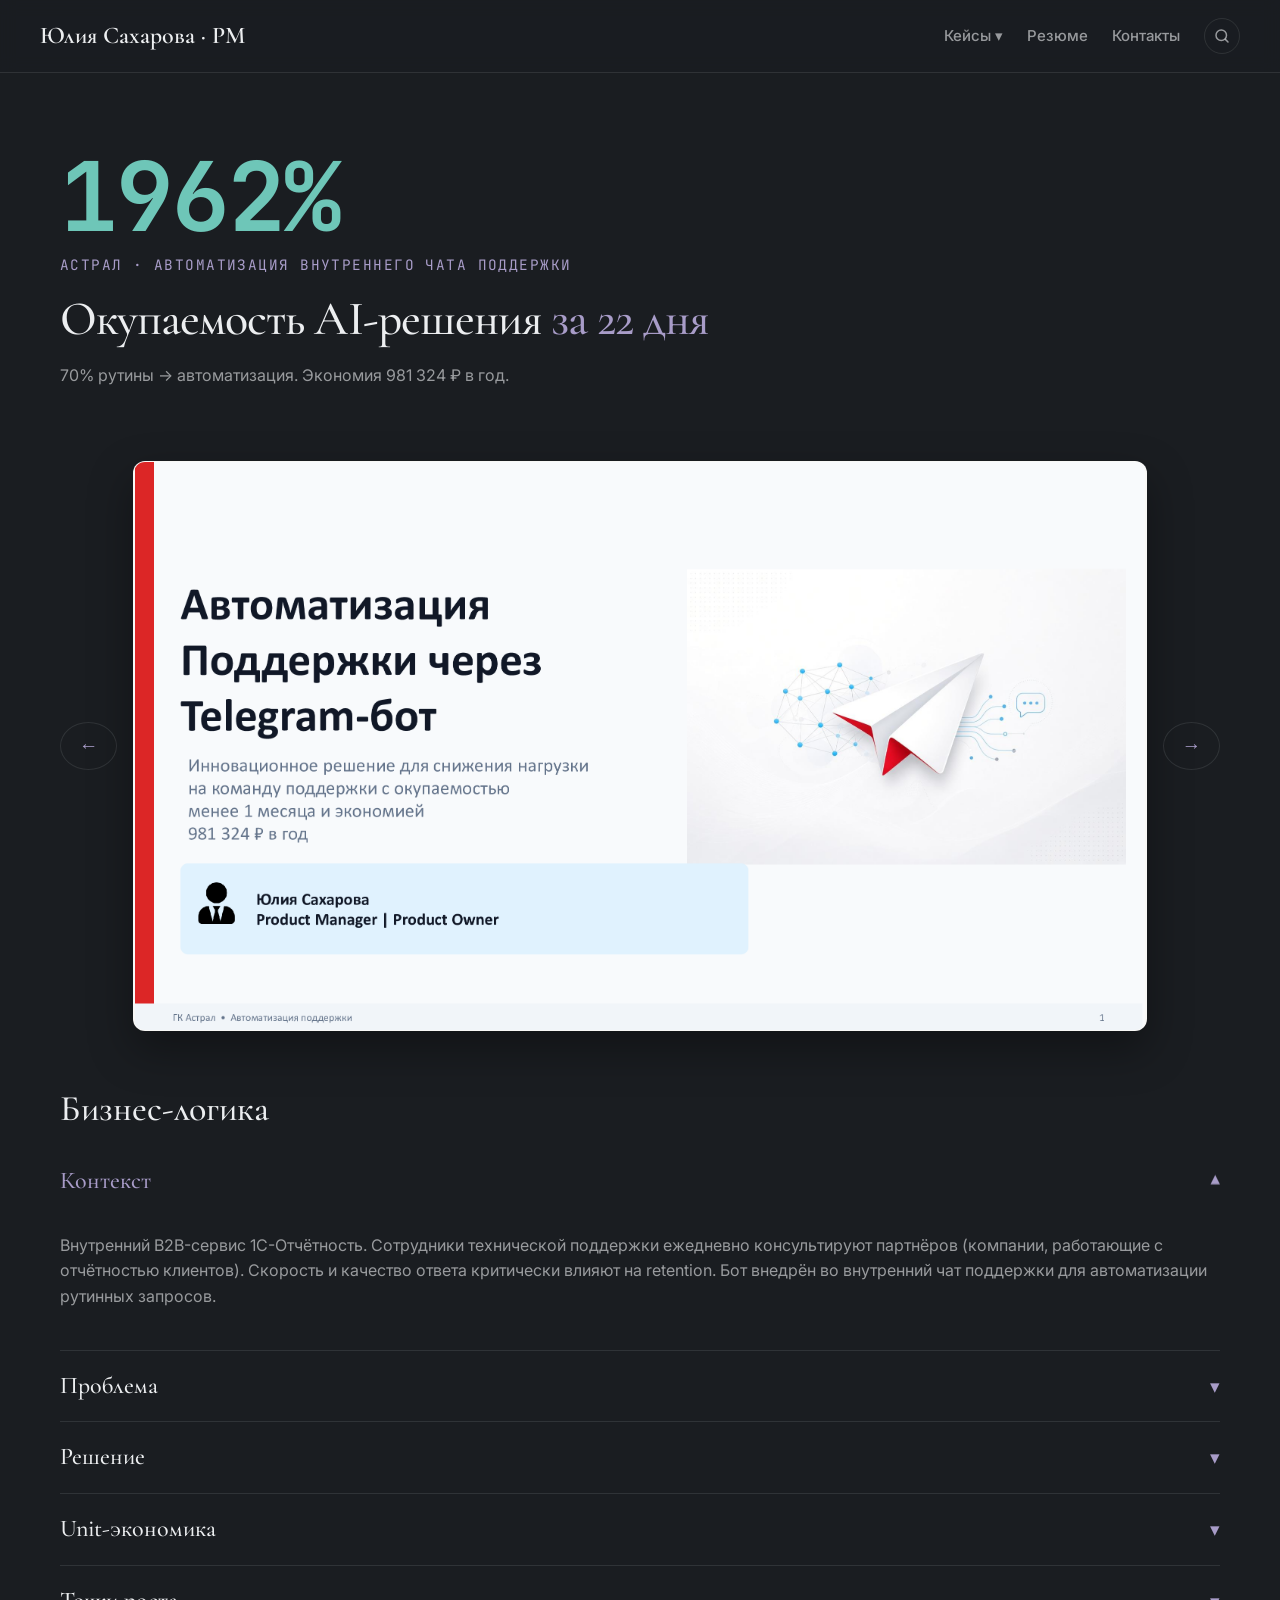
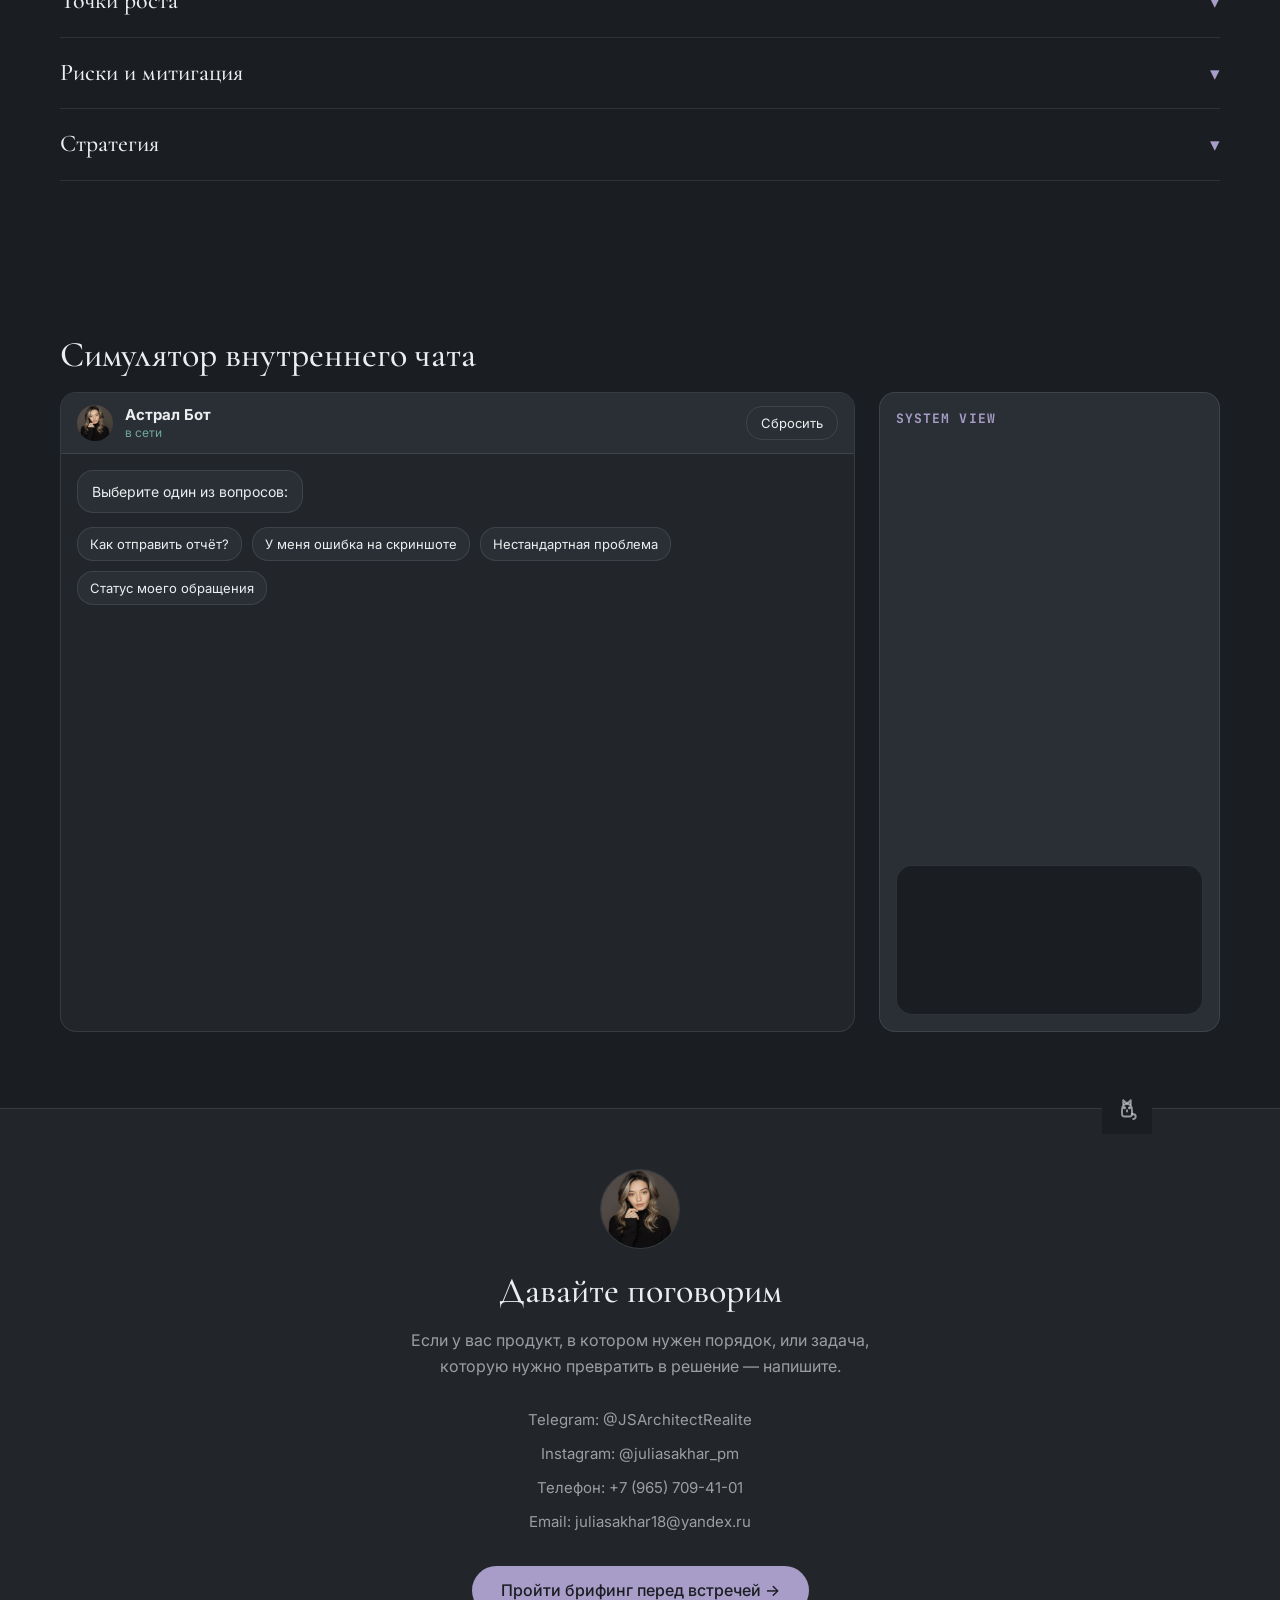
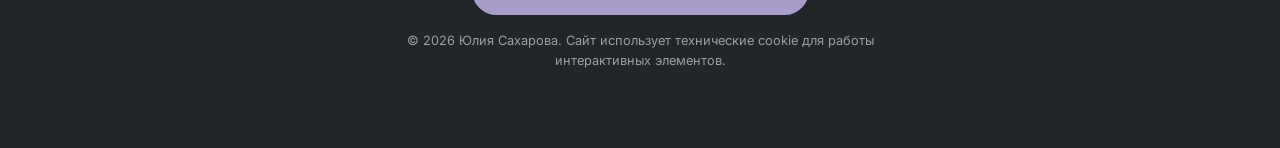
==== case-astral.html @ aecee893 "Phase 55: sitting footer cat on top border above avatar, right aligned" ====
<!DOCTYPE html>
<html lang="ru">
<head>
  <meta charset="UTF-8">
  <meta name="viewport" content="width=device-width, initial-scale=1.0">
  <title>Кейс: AI-бот в IT-поддержке (ROI 1962%)</title>
  <meta name="description" content="IT-кейс: проектирование AI-системы для B2B. Снижение нагрузки на 70%, Security by Design, интеграция с API, Data-Driven аналитика и экономия 981 324 ₽ в год.">
  <meta name="keywords" content="Астрал AI-бот, автоматизация техподдержки, AI-бот поддержка, ИИ в поддержке, ROI 1962%, окупаемость AI, юнит-экономика AI, маскирование PII, security by design, кейс внедрения ИИ, Юлия Сахарова кейс, AI support bot">
  <meta property="og:type" content="website">
  <meta property="og:locale" content="ru_RU">
  <meta property="og:title" content="Кейс: AI-бот в IT-поддержке (ROI 1962%)">
  <meta property="og:description" content="IT-кейс: проектирование AI-системы для B2B. Снижение нагрузки на 70%, Security by Design, интеграция с API, Data-Driven аналитика и экономия 981 324 ₽ в год.">
  <link rel="icon" href="favicon.svg">
  <link rel="preconnect" href="https://fonts.googleapis.com">
  <link rel="preconnect" href="https://fonts.gstatic.com" crossorigin>
  <link rel="stylesheet" href="https://fonts.googleapis.com/css2?family=Cormorant+Garamond:wght@400;500;600&family=Inter:wght@400;500;600&family=JetBrains+Mono:wght@400;700&display=swap">
  <link rel="stylesheet" href="css/styles.css?v=55.1">
  <link rel="stylesheet" href="css/case.css?v=27.1">
  <script src="js/main.js?v=53.1" defer></script>
  <script src="js/chat-simulator.js?v=27.1" defer></script>
</head>
<body>
  <header class="site-header">
    <a class="logo" href="index.html">Юлия Сахарова · PM</a>
        <nav class="site-nav">
      <div class="dropdown">
        <button class="dropdown-toggle" type="button" aria-expanded="false" aria-haspopup="true">Кейсы ▾</button>
        <div class="dropdown-menu">
          <a href="case-astral.html">Астрал</a>
          <a href="case-neirosborka.html">Нейросборка</a>
          <a href="case-storyaxis.html">StoryAxis</a>
          <a href="case-designmatrix.html">DesignMatrix</a>
        </div>
      </div>
      <a class="nav-link" href="resume.pdf" download>Резюме</a>
      <a class="nav-link" href="index.html#contacts">Контакты</a>
      <button class="search-toggle" type="button" aria-label="Поиск по сайту" title="Поиск (Ctrl+K)" data-search-open>
        <svg width="18" height="18" viewBox="0 0 24 24" fill="none" stroke="currentColor" stroke-width="2" stroke-linecap="round"><circle cx="11" cy="11" r="7"></circle><path d="m20 20-3.5-3.5"></path></svg>
      </button>
    </nav>
  </header>

  <main>
    <!-- Hero -->
    <section class="section fade-in">
      <div class="container">
        <p class="metric-big mono"><span data-counter="1962" data-counter-suffix="%">1962%</span></p>
        <div class="case-label mono" style="color: var(--accent); font-size: 0.9rem; letter-spacing: 0.1em; text-transform: uppercase; margin-bottom: 16px;">Астрал · Автоматизация внутреннего чата поддержки</div>
        <h1>Окупаемость AI-решения <em>за 22 дня</em></h1>
        <p class="text-muted hero-lead">70% рутины → автоматизация. Экономия 981 324 ₽ в год.</p>
      </div>
    </section>

    <!-- Слайдер презентации кейса (фаза 12). Логика: js/main.js -->
    <div class="container">
      <div class="case-slider-wrapper">
        <button class="slider-btn prev" aria-label="Предыдущий слайд">&larr;</button>
        <div class="case-slider" id="slider-astral">
          <img src="img/astral-01.png" class="slide active" alt="Презентация кейса Астрал, слайд 1">
          <img src="img/astral-02.png" class="slide" alt="Презентация кейса Астрал, слайд 2" loading="lazy">
          <img src="img/astral-03.png" class="slide" alt="Презентация кейса Астрал, слайд 3" loading="lazy">
          <img src="img/astral-04.png" class="slide" alt="Презентация кейса Астрал, слайд 4" loading="lazy">
          <img src="img/astral-05.png" class="slide" alt="Презентация кейса Астрал, слайд 5" loading="lazy">
          <img src="img/astral-06.png" class="slide" alt="Презентация кейса Астрал, слайд 6" loading="lazy">
          <img src="img/astral-07.png" class="slide" alt="Презентация кейса Астрал, слайд 7" loading="lazy">
          <img src="img/astral-08.png" class="slide" alt="Презентация кейса Астрал, слайд 8" loading="lazy">
          <img src="img/astral-09.png" class="slide" alt="Презентация кейса Астрал, слайд 9" loading="lazy">
        </div>
        <button class="slider-btn next" aria-label="Следующий слайд">&rarr;</button>
      </div>
    </div>

    <!-- Бизнес-логика -->
    <section class="section logic">
      <div class="container">
        <h2>Бизнес-логика</h2>

        <details class="logic-accordion" open>
          <summary class="logic-summary">
            <h3>Контекст</h3> <span class="arrow">▾</span>
          </summary>
          <div class="logic-content">
          <p class="text-muted">Внутренний B2B-сервис 1С-Отчётность. Сотрудники технической поддержки ежедневно консультируют партнёров (компании, работающие с отчётностью клиентов). Скорость и качество ответа критически влияют на retention. Бот внедрён во внутренний чат поддержки для автоматизации рутинных запросов.</p>

          </div>
        </details>
        <details class="logic-accordion">
          <summary class="logic-summary">
            <h3>Проблема</h3> <span class="arrow">▾</span>
          </summary>
          <div class="logic-content">
          <ul class="text-muted">
            <li>70% запросов — рутина (15 минут на тикет)</li>
            <li>Один сотрудник тратит 24 часа в неделю на повторяющиеся вопросы</li>
            <li>Масштабирование команды = непропорциональный рост ФОТ</li>
            <li>Эксперты выгорали → текучка → потеря компетенций → ещё больше нагрузка</li>
          </ul>

          </div>
        </details>
        <details class="logic-accordion">
          <summary class="logic-summary">
            <h3>Решение</h3> <span class="arrow">▾</span>
          </summary>
          <div class="logic-content">
          <p class="text-muted">Инициировала проект AI-бота во внутреннем техническом чате. Сама посчитала unit-экономику и защитила бюджет 60 000 ₽.</p>
          <p class="text-muted">Логика работы: сотрудник пишет вопрос по сервису 1С-Отчётность → бот отвечает, если знает решение → если не знает или уверенность низкая — зовёт эксперта через @mention → когда эксперт отвечает, бот логирует информацию для дообучения и статистики.</p>
          <p class="text-muted">Спроектировала систему с адаптивным порогом уверенности, кэшированием и GDPR-протоколами. Заложила панель статистики для дообучения команды: система показывает темы с высоким процентом эскалаций (например, 40% по платежам) — это основа для точечного обучения. Бот дообучается на разобранных кейсах.</p>
          <p class="text-muted">Спроектировала архитектуру с учетом Security by Design: маскирование PII-данных перед отправкой в LLM, кэширование ответов (снижение затрат на API на 30%) и протоколы автоудаления скриншотов. Защитила бюджет и минимизировала репутационные риски компании.</p>

          </div>
        </details>
        <details class="logic-accordion">
          <summary class="logic-summary">
            <h3>Unit-экономика</h3> <span class="arrow">▾</span>
          </summary>
          <div class="logic-content">
          <div class="metrics-accordion">
            <details class="metric-details">
            <summary class="metric-summary">
              <span class="metric-value">981 324 ₽</span> — Годовая экономия <span class="arrow">▸</span>
            </summary>
            <div class="metric-text">
              <p>Сумма, которую компания сэкономит за год на ФОТ и операционных расходах.</p>
            </div>
          </details>
            <details class="metric-details">
            <summary class="metric-summary">
              <span class="metric-value">1962%</span> — ROI первого года <span class="arrow">▸</span>
            </summary>
            <div class="metric-text">
              <p>Отношение годовой экономии к затратам на проект. На каждый вложенный рубль приходится почти 20 рублей отдачи.</p>
            </div>
          </details>
            <details class="metric-details">
            <summary class="metric-summary">
              <span class="metric-value">22 дня</span> — Окупаемость <span class="arrow">▸</span>
            </summary>
            <div class="metric-text">
              <p>Срок, за который экономия полностью покрывает бюджет разработки — 60 000 ₽.</p>
            </div>
          </details>
            <details class="metric-details">
            <summary class="metric-summary">
              <span class="metric-value">3 200 000 ₽</span> — Избегаемые затраты vs традиционная разработка <span class="arrow">▸</span>
            </summary>
            <div class="metric-text">
              <p>Стоимость разработки аналогичного решения традиционным способом, которой удалось избежать.</p>
            </div>
          </details>
          </div>

          </div>
        </details>
        <details class="logic-accordion">
          <summary class="logic-summary">
            <h3>Точки роста</h3> <span class="arrow">▾</span>
          </summary>
          <div class="logic-content">
          <ol class="text-muted">
            <li>Расширение на другие продукты ГК Астрал</li>
            <li>Обучение бота на эскалированных кейсах → снижение порога эскалации</li>
            <li>Панель статистики → целевое дообучение команды</li>
            <li>Экспорт решения как SaaS для других сервисов 1С-экосистемы</li>
          </ol>

          </div>
        </details>
        <details class="logic-accordion">
          <summary class="logic-summary">
            <h3>Риски и митигация</h3> <span class="arrow">▾</span>
          </summary>
          <div class="logic-content">
          <div class="risks-table">
            <table>
              <thead>
                <tr><th scope="col">Риск</th><th scope="col">Митигация</th></tr>
              </thead>
              <tbody>
                <tr><td>Падение точности AI</td><td>Автооткат при &lt;70%, тикет в Jira, переобучение</td></tr>
                <tr><td>Утечка данных партнёров</td><td>GDPR: скриншоты удаляются через 24ч, эталоны — 30 дней зашифрованно</td></tr>
                <tr><td>Зависимость от внешних API</td><td>Локальный кэш + fallback на базу знаний</td></tr>
                <tr><td>Сопротивление команды</td><td>Позиционирование: AI забирает рутину, эксперты — на сложные кейсы</td></tr>
              </tbody>
            </table>
          </div>

          </div>
        </details>
        <details class="logic-accordion">
          <summary class="logic-summary">
            <h3>Стратегия</h3> <span class="arrow">▾</span>
          </summary>
          <div class="logic-content">
          <p class="case-quote">RFC-процесс развития. Все изменения документируются. Система растёт вместе с командой, модель дообучается ежемесячно на новых кейсах.</p>
          </div>
        </details>
      </div>
    </section>

    <!-- Симулятор внутреннего чата (интерактив: js/chat-simulator.js) -->
    <section class="section fade-in">
      <div class="container">
        <h2>Симулятор внутреннего чата</h2>
        <div class="chat-sim" id="chat-simulator">
          <div class="chat-panel">
            <div class="chat-header">
              <img src="img/avatar.png" alt="Юлия Сахарова" class="chat-avatar rounded-full" width="36" height="36">
              <div class="chat-name">
                <strong>Астрал Бот</strong>
                <span class="chat-status">в сети</span>
              </div>
              <button type="button" class="chat-reset">Сбросить</button>
            </div>
            <div class="chat-feed" id="chat-feed" aria-live="polite">
              <article class="msg msg--bot">
                <div class="msg-bubble">Выберите один из вопросов:</div>
              </article>
              <div class="chat-actions">
                <button type="button" class="chat-action" data-scenario="0">Как отправить отчёт?</button>
                <button type="button" class="chat-action" data-scenario="1">У меня ошибка на скриншоте</button>
                <button type="button" class="chat-action" data-scenario="2">Нестандартная проблема</button>
                <button type="button" class="chat-action" data-scenario="3">Статус моего обращения</button>
              </div>
            </div>
          </div>
          <aside class="system-view" aria-label="SYSTEM VIEW">
            <p class="sv-title">SYSTEM VIEW</p>
            <div class="sv-step" id="sv-ocr">
              <p class="sv-label">OCR-анализ</p>
              <div class="progress"><div class="progress-fill" id="sv-ocr-fill"></div></div>
              <p class="sv-note" id="sv-ocr-note"></p>
            </div>
            <div class="sv-step" id="sv-search">
              <p class="sv-label">Поиск по базе знаний</p>
              <p class="sv-note" id="sv-search-note"></p>
            </div>
            <div class="sv-step" id="sv-confidence">
              <p class="sv-label">Confidence</p>
              <div class="progress"><div class="progress-fill" id="sv-conf-fill"></div></div>
              <p class="sv-note" id="sv-conf-note"></p>
            </div>
            <div class="sv-step" id="sv-decision">
              <p class="sv-label">Решение</p>
              <p class="sv-note" id="sv-decision-note"></p>
            </div>
            <div class="sv-log" id="sv-log" aria-live="polite"></div>
          </aside>
        </div>
      </div>
    </section>
  </main>

  <footer class="site-footer" id="contacts">
    <svg class="footer-cat-sitting" width="50" height="50" viewBox="0 0 24 24" fill="none" stroke="currentColor" stroke-width="1.5" stroke-linecap="round" stroke-linejoin="round">
      <path d="M12 8c-2.5 0-4 2-4 5v3c0 1.5 1 2 2 2h4c1 0 2-.5 2-2v-3c0-3-1.5-5-4-5z"/>
      <path d="M9 8V5l2 2h2l2-2v3"/>
      <path class="cat-tail" d="M16 16c2 0 3 1 3 2s-1 2-2 2"/>
      <circle cx="10" cy="11" r="0.5" fill="currentColor"/>
      <circle cx="14" cy="11" r="0.5" fill="currentColor"/>
      <path d="M12 13v1"/>
    </svg>    <img class="avatar rounded-full" src="img/avatar.png" alt="Юлия Сахарова" width="80" height="80" loading="lazy">
    <h2>Давайте поговорим</h2>
    <p>Если у вас продукт, в котором нужен порядок, или задача, которую нужно превратить в решение — напишите.</p>
    <ul class="contacts">
      <li><a href="https://t.me/JSArchitectRealite" target="_blank" rel="noopener noreferrer">Telegram: @JSArchitectRealite</a></li>
      <li><a href="https://instagram.com/juliasakhar_pm">Instagram: @juliasakhar_pm</a></li>
      <li><a href="tel:+79657094101">Телефон: +7 (965) 709-41-01</a></li>
      <li><a href="mailto:juliasakhar18@yandex.ru">Email: juliasakhar18@yandex.ru</a></li>
    </ul>
    <a class="btn btn--primary" href="case-storyaxis.html#briefing">Пройти брифинг перед встречей →</a>
    <p class="text-muted" style="font-size: 0.8rem; margin-top: 16px;">© 2026 Юлия Сахарова. Сайт использует технические cookie для работы интерактивных элементов.</p>
  </footer>
  <div class="search-modal" id="search-modal" aria-hidden="true">
    <div class="search-modal-backdrop" data-search-close></div>
    <div class="search-dialog" role="dialog" aria-modal="true" aria-label="Поиск по сайту">
      <input type="search" id="search-input" placeholder="Поиск по сайту…" autocomplete="off">
      <ul class="search-results" id="search-results"></ul>
      <p class="search-hint mono">Esc — закрыть · Ctrl/Cmd + K — открыть</p>
    </div>
  </div>
</body>
</html>
---- css/styles.css ----
/* ============================================================
   yuliia-site — базовые стили (фаза 2)
   Дизайн-система: spec/01-design.md · переменные: spec/TECH.md
   Стили отдельных страниц — в css/case.css, css/neon.css и т.д.
   ============================================================ */

/* --- Переменные (фаза 13: Tech-Luxury) --- */
:root {
  --bg: #1A1D21;
  --card: #22262B;
  --elevated: #2A2F35;
  --text: #ECEEF0;
  --text-muted: rgba(236, 238, 240, 0.6);
  --text-dim: rgba(236, 238, 240, 0.4);
  --border: rgba(236, 238, 240, 0.1);
  --accent: #A89CC8;
  --accent-hover: #BEB3DB;
  --metric: #6EC6B8;
  --success: #6FA89A;
  --error: #C4756B;
  --radius: 16px;
  --radius-sm: 8px;

  /* Совместимость с разметкой прошлых фаз (чат, визард, 3D-панели) */
  --gold: var(--accent);
  --gold-hover: var(--accent-hover);

  --font-heading: 'Cormorant Garamond', serif;
  --font-body: 'Inter', sans-serif;
  --font-mono: 'JetBrains Mono', monospace;
}

/* --- База --- */
*, *::before, *::after { box-sizing: border-box; }

body {
  margin: 0;
  font-family: var(--font-body);
  font-size: 16px;
  background-color: var(--bg);
  color: var(--text);
  line-height: 1.6;
}

html { scroll-behavior: smooth; }

img { max-width: 100%; height: auto; }

/* --- Заголовки (mobile-first) --- */
h1, h2, h3, h4 {
  margin: 0 0 16px;
  font-family: var(--font-heading);
  font-weight: 500;
  line-height: 1.2;
  color: var(--text);
}

/* Акценты: только цвет и вес, без курсива и подчёркивания */
em, i {
  color: var(--accent);
  font-style: normal;
  font-weight: 500;
}
h1 { font-size: clamp(2rem, 4vw, 3rem); line-height: 1.15; letter-spacing: -0.02em; }
h2 { font-size: clamp(1.5rem, 3vw, 2.25rem); }
h3 { font-size: 22px; }
h4 { font-size: 18px; }

p { font-size: 1rem; line-height: 1.6; }

@media (min-width: 768px) {
  h3 { font-size: 28px; }
  h4 { font-size: 22px; }
}

/* --- Ссылки --- */
a {
  color: var(--text);
  text-decoration: none;
  transition: color 0.2s ease;
}
a:hover { color: var(--accent); }

/* --- Контейнеры и секции --- */
.container {
  max-width: 1200px;
  margin: 0 auto;
  padding: 0 20px;
}

.section { padding: 48px 0; }

/* --- Фаза 12: пустота под цифрами hero — блок логики идёт сразу (30–40px) --- */
main > .section:first-child { padding-bottom: 16px; }

/* --- Кнопки --- */
.btn {
  display: inline-block;
  padding: 14px 28px;
  font-family: var(--font-body);
  font-size: 16px;
  font-weight: 500;
  line-height: 1.2;
  color: var(--text);
  background-color: transparent;
  border: 1px solid transparent;
  border-radius: 30px;
  cursor: pointer;
  transition: background-color 0.2s ease, border-color 0.2s ease,
              color 0.2s ease, transform 0.2s ease-out, box-shadow 0.2s ease;
}
.btn:focus-visible { outline: 2px solid var(--accent); outline-offset: 2px; }

/* Основная кнопка: лаванда. .btn--gold — алиас прошлых фаз */
.btn--primary,
.btn--gold {
  background-color: var(--accent);
  color: #1A1D21;
}
.btn--primary:hover,
.btn--gold:hover {
  background-color: var(--accent-hover);
  color: #1A1D21;
  transform: translateY(-1px);
  box-shadow: 0 6px 18px rgba(168, 156, 200, 0.25);
}

/* Контурная кнопка */
.btn--outline {
  background-color: transparent;
  border-color: rgba(236, 238, 240, 0.3);
  color: var(--text);
}
.btn--outline:hover {
  background-color: rgba(168, 156, 200, 0.1);
  border-color: var(--accent);
  color: var(--text);
  transform: translateY(-1px);
}

/* --- Карточка --- */
.card {
  background-color: var(--card);
  border: 1px solid var(--border);
  border-radius: var(--radius);
  padding: 24px;
  transition: transform 0.4s cubic-bezier(0.16, 1, 0.3, 1),
              box-shadow 0.4s cubic-bezier(0.16, 1, 0.3, 1),
              border-color 0.4s ease,
              background-color 0.4s ease;
}

/* --- Сетки (mobile → 1 колонка) --- */
.grid-2, .grid-3, .grid-4 {
  display: grid;
  grid-template-columns: 1fr;
  gap: 16px;
}

@media (min-width: 768px) {
  .section { padding: 76px 0; }
  main > .section:first-child { padding-bottom: 16px; }
  .grid-2, .grid-3, .grid-4 { gap: 24px; }
  .grid-2 { grid-template-columns: repeat(2, 1fr); }
  .grid-3 { grid-template-columns: repeat(3, 1fr); }
  .grid-4 { grid-template-columns: repeat(4, 1fr); }

  /* Подход: 5 карточек — 2 колонки, последняя по центру */
  .grid-4.approach-grid { grid-template-columns: repeat(2, minmax(0, 1fr)); }
  .approach-grid > .card:nth-child(5) {
    grid-column: 1 / -1;
    width: calc(50% - 12px);
    justify-self: center;
  }
}

@media (min-width: 1024px) {
  /* Подход: 5 карточек — 3 сверху, 2 по центру снизу */
  .grid-4.approach-grid { grid-template-columns: repeat(6, minmax(0, 1fr)); }
  .approach-grid > .card { grid-column: span 2; }
  .approach-grid > .card:nth-child(4) { grid-column: 2 / span 2; }
  .approach-grid > .card:nth-child(5) {
    grid-column: 4 / span 2;
    width: auto;
    justify-self: stretch;
  }
}

/* --- Анимации --- */
@keyframes fade-in-up {
  from { opacity: 0; transform: translateY(20px); }
  to   { opacity: 1; transform: translateY(0); }
}

.fade-in { opacity: 0; }
.fade-in.visible { animation: fade-in-up 0.6s ease-out forwards; }

/* --- Моноширинный текст (цифры и метрики) --- */
/* Фаза 13: все цифры/метрики — мятный циан, JetBrains Mono */
.mono,
.metric-big,
.stat-value,
[data-counter] {
  color: var(--metric);
  font-family: var(--font-mono);
}

/* Служебные утилиты скругления (фаза 15) */
.rounded-2xl { border-radius: var(--radius); }
.rounded-full { border-radius: 9999px; }

/* ============================================================
   Шапка
   ============================================================ */
.site-header {
  position: sticky;
  top: 0;
  z-index: 100;
  display: flex;
  flex-wrap: wrap;
  align-items: center;
  justify-content: space-between;
  gap: 8px 24px;
  padding: 14px 20px;
  background-color: rgba(26, 29, 33, 0.85);
  -webkit-backdrop-filter: blur(8px);
  backdrop-filter: blur(8px);
  border-bottom: 1px solid var(--border);
}

.logo {
  font-family: var(--font-heading);
  font-size: 24px;
  font-weight: 600;
  line-height: 1.2;
  color: var(--text);
}

.site-nav {
  display: flex;
  flex-wrap: wrap;
  gap: 8px 24px;
}

.site-nav a {
  font-size: 15px;
  font-weight: 500;
  color: var(--text-muted);
}

.site-nav a:hover { color: var(--accent); }

/* Фаза 16: выпадающее меню «Кейсы» */
.site-nav { align-items: center; }

.dropdown { position: relative; }

.dropdown-toggle {
  padding: 0;
  font-family: var(--font-body);
  font-size: 15px;
  font-weight: 500;
  line-height: inherit;
  color: var(--text-muted);
  background: none;
  border: 0;
  cursor: pointer;
  transition: color 0.2s ease;
}

.dropdown-toggle:hover,
.dropdown-toggle[aria-expanded="true"] { color: var(--accent); }

.dropdown-menu {
  display: none;
  position: absolute;
  top: calc(100% + 12px);
  left: 0;
  z-index: 110;
  min-width: 200px;
  padding: 8px 0;
  background: var(--card);
  border: 1px solid var(--border);
  border-radius: 8px;
  box-shadow: 0 16px 40px rgba(0, 0, 0, 0.4);
}

.dropdown-menu.show { display: block; }

.dropdown-menu a {
  display: block;
  padding: 10px 20px;
  font-size: 15px;
  color: var(--text);
  text-decoration: none;
  white-space: nowrap;
}

.dropdown-menu a:hover {
  background: var(--elevated);
  color: var(--accent);
}

@media (max-width: 767px) {
  .site-nav { gap: 8px 20px; }
}

@media (min-width: 768px) {
  .site-header { padding: 18px 40px; }
}

/* ============================================================
   Футер
   ============================================================ */
.site-footer {
  position: relative;
  background-color: var(--card);
  border-top: 1px solid var(--border);
  padding: 60px 20px 48px;
  text-align: center;
}

.site-footer .avatar {
  display: block;
  width: 80px;
  height: 80px;
  margin: 0 auto 20px;
  border-radius: 50%;
  border: 1px solid var(--border);
}

.site-footer p {
  max-width: 520px;
  margin: 0 auto 28px;
  color: var(--text-muted);
}

.contacts {
  display: flex;
  flex-direction: column;
  align-items: center;
  gap: 10px;
  list-style: none;
  margin: 0 0 32px;
  padding: 0;
  font-size: 15px;
}

.contacts a { color: var(--text-muted); }
.contacts a:hover { color: var(--accent); }

/* ============================================================
   Утилиты
   ============================================================ */
.text-muted { color: var(--text-muted); }
.text-gold { color: var(--accent); }
.text-center { text-align: center; }

.mt-1 { margin-top: 8px; }
.mt-2 { margin-top: 16px; }
.mt-3 { margin-top: 24px; }
.mt-4 { margin-top: 48px; }

.mb-1 { margin-bottom: 8px; }
.mb-2 { margin-bottom: 16px; }
.mb-3 { margin-bottom: 24px; }
.mb-4 { margin-bottom: 48px; }

/* ============================================================
   index.html · фаза 3
   ============================================================ */

/* Hero */
.hero-grid {
  display: grid;
  grid-template-columns: 1fr;
  gap: 32px;
  align-items: center;
}

.hero-media { order: -1; } /* мобильный: портрет сверху */

.hero-media img {
  display: block;
  width: 100%;
  height: auto;
  border: 1px solid var(--border);
  border-radius: 16px;
}

.hero-lead { max-width: 680px; }

/* Комфортная длина строки для читаемых абзацев (фаза 49) */
.about-text p { max-width: 700px; }

/* Фаза 16: имя, должность и слоган */
.hero-text h1 {
  font-size: clamp(2rem, 4vw, 3rem);
  line-height: 1.15;
  letter-spacing: -0.02em;
  margin-bottom: 24px;
}

.hero-subtitle {
  font-family: var(--font-heading);
  font-size: 1.2rem;
  line-height: 1.3;
  color: var(--accent);
  margin: 8px 0 20px;
}

.hero-slogan {
  font-family: var(--font-heading);
  font-size: 1.35rem;
  line-height: 1.35;
  color: var(--text);
  margin: 0 0 16px;
}

/* Фаза 20: акцент без курсива и подчёркивания */
.text-accent {
  color: var(--accent);
  font-style: normal;
  font-weight: 500;
}

.hero-stats {
  display: grid;
  grid-template-columns: repeat(2, 1fr);
  gap: 16px 24px;
  margin: 28px 0 32px;
}

.stat-value {
  display: block;
  font-size: 26px;
  font-weight: 700;
  color: var(--metric);
  white-space: nowrap;
}

.stat-label {
  display: block;
  font-size: 14px;
  color: var(--text-dim);
}

.hero-actions {
  display: flex;
  flex-wrap: wrap;
  gap: 12px;
}

@media (min-width: 768px) {
  .hero-grid { grid-template-columns: 1.05fr 0.95fr; }
  .hero-media { order: 0; }
  .hero-stats { grid-template-columns: repeat(4, 1fr); }
  .stat-value { font-size: 32px; }
}

/* Обо мне */
.about-grid {
  display: grid;
  grid-template-columns: 1fr;
  gap: 32px;
  align-items: center;
}

.about-media img {
  display: block;
  width: 100%;
  height: auto;
  border: 1px solid var(--border);
  border-radius: 16px;
}

.about-actions {
  display: flex;
  flex-wrap: wrap;
  gap: 12px;
  margin-top: 24px;
}

@media (min-width: 768px) {
  .about-grid { grid-template-columns: 0.9fr 1.1fr; }
}

/* Карточки (Подход, Кейсы) */
.card h3 {
  font-size: 20px;
  line-height: 1.25;
  margin-bottom: 10px;
}

.card > p:last-child { margin-bottom: 0; }

@media (min-width: 768px) {
  .card h3 { font-size: 22px; }
}

/* Кейсы */
#cases { scroll-margin-top: 96px; }

.case-card {
  display: block;
  height: 100%;
  position: relative;
  padding: 20px 22px;
  transform-style: preserve-3d;
  will-change: transform;
  transition: transform 0.4s cubic-bezier(0.16, 1, 0.3, 1),
              box-shadow 0.4s cubic-bezier(0.16, 1, 0.3, 1),
              border-color 0.4s ease,
              background-color 0.4s ease;
}

/* Единый hover для всех карточек: кейсы + «Подход» (фаза 33) */
@media (hover: hover) {
  .case-card:hover,
  .card:hover {
    transform: translateY(-8px) scale(1.02) !important;
    background-color: var(--elevated) !important;
    border-color: var(--metric) !important;
    box-shadow: 0 20px 40px rgba(0, 0, 0, 0.5),
                0 0 24px rgba(110, 198, 184, 0.2) !important;
    z-index: 10;
  }

  /* Заголовок при hover — лавандовый (фаза 34), текст p не меняется */
  .case-card:hover h3,
  .card:hover h3 {
    color: var(--accent) !important;
    transition: color 0.3s ease;
  }
}

.case-card .read-more {
  display: inline-block;
  margin-top: 12px;
  font-size: 0.9rem;
  color: var(--text-muted);
  transition: color 0.3s, transform 0.3s;
}

.case-card:hover .read-more {
  color: var(--metric);
  transform: translateX(5px);
}

.case-metric {
  margin: 0 0 10px;
  font-size: 15px;
  color: var(--metric);
}

.case-desc { margin: 0; }

/* Фаза 13: цитата-вывод внизу кейса */
.case-quote {
  margin: 32px 0 0;
  padding: 20px 24px;
  background: var(--elevated);
  border-left: 3px solid var(--accent);
  border-radius: var(--radius-sm);
  font-family: var(--font-heading);
  font-style: italic;
  font-size: 21px;
  line-height: 1.45;
  color: var(--accent);
}

.case-quote ul,
.case-quote ol {
  margin: 0;
  padding-left: 20px;
}

.case-quote li { margin-bottom: 6px; }
.case-quote li:last-child { margin-bottom: 0; }

/* --- Фаза 36: навыки и инструменты (вертикальный список) --- */
.skills-list {
  display: flex;
  flex-direction: column;
  gap: 28px;
  margin-top: 32px;
  max-width: 900px;
}

.skill-category {
  display: flex;
  flex-direction: column;
  gap: 12px;
}

.skill-category h3 {
  font-family: var(--font-mono);
  font-size: 0.85rem;
  font-weight: 500;
  color: var(--text-muted);
  text-transform: uppercase;
  letter-spacing: 0.1em;
  margin: 0;
}

.skill-tags {
  display: flex;
  flex-wrap: wrap;
  gap: 8px;
}

.skill-tag {
  font-family: var(--font-mono);
  font-size: 0.85rem;
  color: var(--text);
  background: var(--card);
  border: 1px solid var(--border);
  padding: 6px 16px;
  border-radius: 20px;
  transition: background-color 0.3s ease, border-color 0.3s ease, color 0.3s ease;
  cursor: default;
}

@media (hover: hover) {
  .skill-tag:hover {
    background: var(--elevated);
    border-color: rgba(236, 238, 240, 0.3);
    color: #FFFFFF;
  }
}
/* --- Фаза 42: видимый блок FAQ --- */
.faq-list {
  display: flex;
  flex-direction: column;
  gap: 24px;
  margin-top: 32px;
}

.faq-item {
  border-bottom: 1px solid var(--border);
  padding-bottom: 16px;
}

.faq-item:last-child { border-bottom: 0; padding-bottom: 0; }

.faq-item h3 {
  font-size: 20px;
  color: var(--accent);
  margin-bottom: 8px;
}

.faq-item p {
  color: var(--text-muted);
  margin: 0;
}
/* --- Фаза 45: визуально скрытый контент для SEO (screen-reader only) --- */
.seo-hidden {
  position: absolute !important;
  width: 1px !important;
  height: 1px !important;
  padding: 0 !important;
  margin: -1px !important;
  overflow: hidden !important;
  clip: rect(0, 0, 0, 0) !important;
  white-space: nowrap !important;
  border: 0 !important;
}
/* --- Фаза 53: кнопка "как я думаю", котик, поиск --- */
.btn-metric:hover {
  background: var(--metric) !important;
  color: #1A1D21 !important;
}

/* Фаза 55: котик сидит на линии border-top над аватаром, прижат к правому краю */
.footer-cat-sitting {
  position: absolute;
  right: 10%;
  top: -25px;
  color: var(--text-muted);
  background-color: var(--bg);
  padding: 0 10px;
  cursor: pointer;
  transition: color 0.4s ease, transform 0.4s ease;
  animation: catColorPulse 4s infinite alternate, catFloat 3s ease-in-out infinite;
  z-index: 10;
}

.footer-cat-sitting:hover {
  color: var(--metric);
  transform: scale(1.2) translateY(-5px);
  animation-play-state: paused;
}

.cat-tail { transform-origin: 16px 18px; animation: catWag 1.5s infinite ease-in-out; }
@keyframes catWag { 0%, 100% { transform: rotate(0deg); } 50% { transform: rotate(20deg); } }
@keyframes catColorPulse { 0% { color: var(--text-muted); } 100% { color: var(--accent); } }
@keyframes catFloat { 0%, 100% { transform: translateY(0); } 50% { transform: translateY(-4px); } }

@media (max-width: 768px) {
  .footer-cat-sitting {
    right: 20px;
    top: -20px;
    width: 40px;
    height: 40px;
  }
}

.search-toggle {
  display: inline-flex;
  align-items: center;
  justify-content: center;
  width: 36px;
  height: 36px;
  padding: 0;
  color: var(--text-muted);
  background: transparent;
  border: 1px solid var(--border);
  border-radius: 50%;
  cursor: pointer;
  transition: color 0.2s ease, border-color 0.2s ease, background-color 0.2s ease;
}
.search-toggle:hover { color: var(--metric); border-color: var(--metric); }

.search-modal { position: fixed; inset: 0; z-index: 1000; display: none; }
.search-modal.open { display: block; }
.search-modal-backdrop {
  position: absolute;
  inset: 0;
  background: rgba(0, 0, 0, 0.6);
  backdrop-filter: blur(4px);
}
.search-dialog {
  position: relative;
  max-width: 640px;
  margin: 12vh auto 0;
  padding: 16px;
  background: var(--elevated);
  border: 1px solid var(--border);
  border-radius: 16px;
  box-shadow: 0 24px 60px rgba(0, 0, 0, 0.5);
}
#search-input {
  width: 100%;
  padding: 14px 16px;
  font-family: var(--font-body);
  font-size: 1rem;
  color: var(--text);
  background: var(--bg);
  border: 1px solid var(--border);
  border-radius: 10px;
  outline: none;
}
#search-input:focus { border-color: var(--metric); }
.search-results { list-style: none; margin: 12px 0 0; padding: 0; max-height: 50vh; overflow: auto; }
.search-results a { display: block; padding: 12px 14px; border-radius: 8px; color: var(--text); }
.search-results a:hover, .search-results a.active { background: var(--card); color: var(--metric); }
.search-empty { padding: 12px 14px; color: var(--text-muted); font-size: 0.9rem; }
.search-hint { margin: 12px 0 0; font-size: 0.75rem; color: var(--text-dim); text-align: center; }

@media (max-width: 768px) {
  .search-dialog { margin: 8vh 16px 0; }
}
---- css/case.css ----
/* ============================================================
   case.css — стили страниц кейсов (spec/TECH.md)
   Общие для кейсов правила добавлять сюда; особенные
   для одной страницы — отдельные css-файлы.
   ============================================================ */

/* astral */

/* Большая метрика в hero */
.metric-big {
  margin: 0 0 8px;
  font-size: 64px;
  font-weight: 700;
  line-height: 1;
  color: var(--metric);
  letter-spacing: -0.02em;
}

@media (min-width: 768px) {
  .metric-big { font-size: 96px; }
}

/* Блок бизнес-логики */
.logic h3 {
  font-size: 22px;
  margin: 40px 0 16px;
}

@media (min-width: 768px) {
  .logic h3 { font-size: 26px; }
}

.logic ul,
.logic ol {
  margin: 0;
  padding-left: 20px;
}

.logic li { margin-bottom: 8px; }

/* Фаза 12: hero → логика без лишней пустоты (30–40px суммарно) */
.logic { padding-top: 16px; }

.logic .stat-value { margin-bottom: 4px; }

/* Таблица рисков: на мобильном — горизонтальный скролл */
.risks-table {
  overflow-x: auto;
  -webkit-overflow-scrolling: touch;
}

.risks-table table {
  width: 100%;
  min-width: 560px;
  border-collapse: collapse;
}

.risks-table th,
.risks-table td {
  padding: 12px 16px;
  text-align: left;
  vertical-align: top;
  border-bottom: 1px solid var(--border);
  font-size: 15px;
}

.risks-table th {
  font-family: var(--font-mono);
  font-size: 13px;
  font-weight: 700;
  text-transform: uppercase;
  letter-spacing: 0.04em;
  color: var(--accent);
}

/* ============================================================
   chat-simulator — симулятор внутреннего чата (case-astral)
   ============================================================ */
.chat-sim {
  --sv-ok: var(--success);   /* статус решения */
  --sv-warn: var(--error);   /* статус эскалации */
  display: grid;
  grid-template-columns: 1fr;
  gap: 24px;
}

/* Чат (левая колонка, 70%) */
.chat-panel {
  display: flex;
  flex-direction: column;
  height: 560px;
  background: var(--card);
  border: 1px solid var(--border);
  border-radius: var(--radius);
  overflow: hidden;
}

.chat-header {
  display: flex;
  align-items: center;
  gap: 12px;
  padding: 12px 16px;
  background: var(--elevated);
  border-bottom: 1px solid var(--border);
}

.chat-avatar {
  display: grid;
  place-items: center;
  width: 36px;
  height: 36px;
  border-radius: 50%;
  background: var(--accent);
  color: #1A1D21;
  font-size: 18px;
  object-fit: cover;
  flex-shrink: 0;
}

.chat-name {
  display: flex;
  flex-direction: column;
  line-height: 1.25;
}

.chat-name strong { font-size: 15px; }

.chat-name .chat-status {
  font-size: 12px;
  color: var(--sv-ok);
}

.chat-reset {
  margin-left: auto;
  padding: 8px 14px;
  font-family: var(--font-body);
  font-size: 13px;
  color: var(--text);
  background: transparent;
  border: 1px solid var(--border);
  border-radius: var(--radius);
  cursor: pointer;
  transition: border-color 0.2s ease, color 0.2s ease;
}

.chat-reset:hover { border-color: var(--accent); color: var(--accent); }

.chat-feed {
  flex: 1;
  min-height: 0;
  display: flex;
  flex-direction: column;
  gap: 14px;
  padding: 16px;
  overflow-y: auto;
}

.msg { display: flex; }
.msg--user { justify-content: flex-end; }
.msg--bot { justify-content: flex-start; }

.msg-bubble {
  max-width: 78%;
  padding: 10px 14px;
  font-size: 14px;
  line-height: 1.5;
  border-radius: var(--radius);
  animation: fade-in-up 0.3s ease-out both;
}

.msg--user .msg-bubble {
  background: var(--accent);
  color: #1A1D21;
  font-weight: 500;
}

.msg--bot .msg-bubble {
  background: var(--elevated);
  border: 1px solid var(--border);
  color: var(--text);
}

.msg-attach {
  display: block;
  margin-top: 6px;
  font-size: 13px;
  opacity: 0.85;
}

.msg-tickets {
  margin: 8px 0 0;
  padding-left: 18px;
  font-size: 13px;
}

.msg-tickets li { margin-bottom: 4px; }

.chat-link { color: var(--accent); text-decoration: underline; }
.chat-link:hover { color: var(--accent-hover); }

.msg--typing .msg-bubble {
  display: flex;
  align-items: center;
  gap: 5px;
  padding: 12px 14px;
}

.msg--typing .dot {
  width: 6px;
  height: 6px;
  border-radius: 50%;
  background: var(--text-muted);
  animation: chat-dot 1.2s ease-in-out infinite;
}

.msg--typing .dot:nth-child(2) { animation-delay: 0.15s; }
.msg--typing .dot:nth-child(3) { animation-delay: 0.3s; }

@keyframes chat-dot {
  0%, 60%, 100% { transform: translateY(0); opacity: 0.4; }
  30% { transform: translateY(-4px); opacity: 1; }
}

/* Inline-кнопки сценариев */
.chat-actions {
  display: flex;
  flex-wrap: wrap;
  gap: 10px;
}

.chat-action {
  padding: 8px 12px;
  font-family: var(--font-body);
  font-size: 13px;
  color: var(--text);
  background: var(--elevated);
  border: 1px solid var(--border);
  border-radius: var(--radius);
  cursor: pointer;
  transition: border-color 0.2s ease, color 0.2s ease;
}

.chat-action:hover { border-color: var(--accent); color: var(--accent); }

.chat-action:disabled {
  opacity: 0.45;
  cursor: not-allowed;
}

/* SYSTEM VIEW (правая колонка, 30%) */
.system-view {
  display: flex;
  flex-direction: column;
  gap: 12px;
  padding: 16px;
  background: var(--elevated);
  border: 1px solid var(--border);
  border-radius: var(--radius);
  font-family: var(--font-mono);
}

.sv-title {
  margin: 0;
  font-size: 13px;
  font-weight: 700;
  letter-spacing: 0.08em;
  color: var(--accent);
}

.sv-step {
  display: none;
  padding: 10px 12px;
  background: var(--card);
  border: 1px solid var(--border);
  border-radius: var(--radius);
}

.sv-step.show {
  display: block;
  animation: fade-in-up 0.4s ease-out both;
}

.sv-label {
  margin: 0;
  font-size: 12px;
  color: var(--text);
}

.sv-note {
  margin: 6px 0 0;
  font-size: 12px;
  color: var(--text-muted);
}

.sv-note.sv-ok { color: var(--sv-ok); }
.sv-note.sv-warn { color: var(--sv-warn); }

.progress {
  height: 6px;
  margin-top: 8px;
  background: var(--bg);
  border-radius: 999px;
  overflow: hidden;
}

.progress-fill {
  height: 100%;
  width: 0%;
  background: var(--accent);
  transition: width 0.8s ease;
}

.progress-fill--warn { background: var(--sv-warn); }

.sv-log {
  margin-top: auto;
  height: 150px;
  padding: 10px;
  overflow-y: auto;
  background: var(--bg);
  border: 1px solid var(--border);
  border-radius: var(--radius);
  font-size: 12px;
  line-height: 1.6;
  color: var(--text-muted);
}

.sv-log p { margin: 0; }

@media (min-width: 768px) {
  .chat-sim { grid-template-columns: 7fr 3fr; align-items: start; }
  .chat-panel { height: 640px; }
  .system-view { height: 640px; }
}

/* ============================================================
   neirosborka — case-neirosborka.html (статика; интерактив — в neon.css)
   ============================================================ */

/* Хештеги чата и Сектора базы знаний — два отдельных визуальных блока */
.system-block {
  background: var(--card);
  border: 1px solid var(--border);
  border-radius: var(--radius);
  padding: 24px;
}

.system-block h3 { margin: 0 0 8px; }

.system-block .text-muted { margin: 0 0 16px; }

.system-block + .system-block { margin-top: 24px; }

/* Хештеги чата: чипы */
.tag-row {
  display: flex;
  flex-wrap: wrap;
  gap: 10px;
}

.tag {
  display: inline-block;
  padding: 6px 12px;
  font-family: var(--font-mono);
  font-size: 13px;
  color: var(--text);
  background: var(--elevated);
  border: 1px solid var(--border);
  border-radius: var(--radius);
}

/* Сектора базы знаний: 2 колонки на мобильном, 4 на десктопе */
.grid-2-4 {
  display: grid;
  grid-template-columns: repeat(2, 1fr);
  gap: 12px;
}

@media (min-width: 768px) {
  .grid-2-4 { grid-template-columns: repeat(4, 1fr); }
}

.sector-card { padding: 16px; }

.sector-num {
  display: block;
  margin-bottom: 6px;
  font-family: var(--font-mono);
  font-size: 12px;
  color: var(--text-dim);
}

.sector-name {
  margin: 0;
  font-size: 14px;
  line-height: 1.4;
}

/* ============================================================

   briefing-wizard — пошаговый визард брифинга (case-storyaxis).

   Логика: js/briefing.js. Один экран в момент времени.

   ============================================================ */

.bf-wrapper { background: var(--card); border: 1px solid var(--border); border-radius: var(--radius); max-width: 800px; margin: 0 auto; overflow: hidden; box-shadow: 0 10px 30px rgba(0,0,0,0.5); }

.bf-topbar { display: flex; justify-content: space-between; align-items: center; padding: 16px 24px; border-bottom: 1px solid var(--border); background: var(--bg); }

.bf-topbar-left { display: flex; align-items: center; gap: 10px; }

.bf-topbar-avatar { width: 28px; height: 28px; object-fit: cover; border: 1px solid var(--border); flex-shrink: 0; }

.bf-title { color: var(--text-muted); font-size: 0.85rem; letter-spacing: 0.1em; }

.bf-reset { background: transparent; border: 1px solid var(--border); color: var(--text-muted); padding: 6px 12px; border-radius: var(--radius-sm); cursor: pointer; transition: 0.2s; font-size: 0.85rem; }

.bf-reset:hover { border-color: var(--accent); color: var(--accent); }

.bf-content { padding: 40px; min-height: 400px; display: flex; flex-direction: column; justify-content: center; position: relative; }

.bf-screen { opacity: 1; transform: translateY(0); transition: opacity 0.25s ease, transform 0.25s ease; display: flex; flex-direction: column; gap: 24px; }

.bf-screen.fade-out { opacity: 0; transform: translateY(-10px); }

@keyframes slideFadeIn {
  0% { opacity: 0; transform: translateY(15px); }
  100% { opacity: 1; transform: translateY(0); }
}

.bf-screen.fade-in { animation: slideFadeIn 0.4s cubic-bezier(0.16, 1, 0.3, 1) forwards; }

.bf-msg { background: var(--elevated); padding: 20px; border-radius: 12px 12px 12px 2px; line-height: 1.6; border-left: 3px solid var(--accent); color: var(--text); }

.bf-msg p { margin: 0; }

.bf-options { display: flex; flex-direction: column; gap: 12px; }

.bf-btn { background: transparent; border: 1px solid var(--border); color: var(--text); padding: 16px 20px; border-radius: var(--radius-sm); text-align: left; transition: 0.2s; cursor: pointer; font-size: 1rem; line-height: 1.4; font-family: var(--font-body); }

.bf-btn:hover { border-color: var(--accent); background: rgba(168, 156, 200, 0.05); }

/* Стили для фото */

.bf-avatar-img { width: 180px; height: 180px; border-radius: var(--radius); object-fit: cover; flex-shrink: 0; border: 1px solid var(--border); }

/* Стили для карточки кейса */

.chat-case-card { background: var(--bg); border: 1px solid var(--border); border-left: 4px solid var(--accent); padding: 24px; border-radius: var(--radius-sm); margin-top: 12px; line-height: 1.6; }

.chat-case-card h4 { font-family: var(--font-heading); color: var(--accent); margin-bottom: 12px; font-size: 1.2rem; }

.chat-case-card p { margin: 0 0 10px; }

.chat-case-card p:last-child { margin-bottom: 0; }

/* Строка-флаг для концепт-проектов (designmatrix, экран 4 spec) */

.bf-case-flag { margin: 0 0 10px; font-family: var(--font-mono); font-size: 10px; font-weight: 700; letter-spacing: 0.08em; text-transform: uppercase; color: var(--text-muted); }

/* Стили для формы */

.chat-form-card { background: var(--elevated); border: 1px solid var(--border); border-radius: var(--radius-sm); padding: 24px; display: flex; flex-direction: column; gap: 16px; margin-top: 16px; }

.chat-form-card input, .chat-form-card textarea { width: 100%; background: var(--bg); border: 1px solid var(--border); color: var(--text); padding: 12px 16px; border-radius: var(--radius-sm); font-family: var(--font-body); font-size: 0.95rem; }

.chat-form-card input:focus, .chat-form-card textarea:focus { outline: none; border-color: var(--accent); }

.bf-form-error { margin: 0; font-size: 0.9rem; color: var(--error); }

@media (max-width: 768px) {
  .bf-content { padding: 24px; }

  .bf-avatar-img { width: 140px; height: 140px; margin: 0 auto; }
}

/* ============================================================

   three-scene — UI интерактивной 3D-сцены (case-designmatrix).

   Логика: js/three-scene.js.

   ============================================================ */

.tss-topbar {
  display: flex;
  align-items: center;
  justify-content: space-between;
  flex-wrap: wrap;
  gap: 16px;
  margin-bottom: 16px;
}

.tss-locations {
  display: flex;
  flex-wrap: wrap;
  gap: 8px;
}

.tss-loc {
  padding: 8px 14px;
  font-family: var(--font-mono);
  font-size: 12px;
  letter-spacing: 0.06em;
  color: var(--text-muted);
  background: var(--card);
  border: 1px solid var(--border);
  border-radius: var(--radius);
  cursor: pointer;
  transition: border-color 0.2s ease, color 0.2s ease;
}

.tss-loc:hover { border-color: var(--accent); color: var(--accent); }

.tss-loc.is-active {
  border-color: var(--accent);
  color: var(--accent);
  background: rgba(168, 156, 200, 0.08);
}

.tss-counters {
  display: flex;
  flex-wrap: wrap;
  gap: 12px;
  font-size: 12px;
  color: var(--text-dim);
}

.tss-counters b {
  color: var(--metric);
  font-weight: 700;
}

.tss-ai {
  padding: 8px 16px;
  font-family: var(--font-mono);
  font-size: 12px;
  font-weight: 700;
  letter-spacing: 0.06em;
  text-transform: uppercase;
  color: #1A1D21;
  background: var(--accent);
  border: 1px solid var(--accent);
  border-radius: var(--radius);
  cursor: pointer;
  transition: filter 0.2s ease, transform 0.2s ease;
}

.tss-ai:hover { filter: brightness(1.1); }

.tss-ai.is-pulsating {
  animation: tss-pulse 1s ease;
}

@keyframes tss-pulse {
  0%, 100% { filter: brightness(1); transform: scale(1); }
  25% { filter: brightness(1.5); transform: scale(1.06); box-shadow: 0 0 24px rgba(168, 156, 200, 0.6); }
  60% { filter: brightness(1.15); transform: scale(1.02); }
}

.tss-canvas-box {
  height: 500px;
  overflow: hidden;
  touch-action: none;
  background: var(--bg);
  border: 1px solid var(--border);
  border-radius: var(--radius);
  color: var(--text-dim);
  font-family: var(--font-mono);
  font-size: 0.875rem;
}

.tss-canvas-box:empty {
  display: flex;
  align-items: center;
  justify-content: center;
  min-height: 400px;
}

.tss-canvas {
  display: block;
  width: 100%;
  height: 500px;
  touch-action: none;
}

.tss-panels {
  display: flex;
  flex-wrap: wrap;
  gap: 12px;
  margin-top: 12px;
}

.tss-panel {
  display: flex;
  align-items: center;
  gap: 12px;
  padding: 14px 16px;
  background: var(--card);
  border: 1px solid var(--border);
  border-radius: var(--radius);
}

.tss-label {
  font-size: 11px;
  letter-spacing: 0.06em;
  text-transform: uppercase;
  color: var(--text-muted);
}

.tss-ui-btn {
  padding: 8px 14px;
  font-family: var(--font-body);
  font-size: 13px;
  color: var(--text);
  background: var(--bg);
  border: 1px solid var(--border);
  border-radius: var(--radius);
  cursor: pointer;
  transition: border-color 0.2s ease, color 0.2s ease;
}

.tss-ui-btn:hover { border-color: var(--accent); color: var(--accent); }

#tss-wall-color {
  width: 44px;
  height: 32px;
  padding: 2px;
  background: var(--bg);
  border: 1px solid var(--border);
  border-radius: var(--radius-sm);
  cursor: pointer;
}

@media (max-width: 768px) {
  .tss-canvas,
  .tss-canvas-box { height: 380px; }

  .tss-topbar {
    flex-direction: column;
    align-items: flex-start;
  }

  .tss-counters { font-size: 11px; }
}

/* ============================================================

   case-slider — слайдер презентации кейса (фаза 12).

   Логика: js/main.js (.case-slider-wrapper).

   ============================================================ */

.case-slider-wrapper { display: flex; align-items: center; gap: 16px; margin: 40px 0; }

.case-slider {
  overflow: hidden;
  position: relative;
  width: 100%;
  border-radius: 12px;
  border: 1px solid var(--border);
  aspect-ratio: 16/9;
  background: #F9F8F6;
  box-shadow: 0 18px 44px rgba(0, 0, 0, 0.35);
  touch-action: pan-y;
}

.slide {
  position: absolute;
  inset: 0;
  opacity: 0;
  visibility: hidden;
  transform: scale(1.05);
  pointer-events: none;
  transition: opacity 0.5s ease, transform 0.5s ease, visibility 0.5s;
  object-fit: contain;
  width: 100%;
  height: 100%;
}

.slide.active {
  opacity: 1;
  visibility: visible;
  transform: scale(1);
  z-index: 2;
  pointer-events: auto;
}

.slider-btn {
  background: transparent;
  border: 1px solid var(--border);
  color: var(--accent);
  padding: 12px 18px;
  border-radius: 50%;
  cursor: pointer;
  z-index: 10;
  transition: 0.2s;
  font-size: 1.2rem;
  flex-shrink: 0;
}

.slider-btn:hover { background: var(--card); }

@media (max-width: 767px) {
  .case-slider-wrapper { position: relative; gap: 0; }
  .case-slider { width: 100%; }
  .slider-btn {
    position: absolute;
    top: 50%;
    transform: translateY(-50%);
    z-index: 20;
    padding: 8px 12px;
    background: rgba(26, 29, 33, 0.72);
    border-color: rgba(236, 238, 240, 0.3);
  }
  .slider-btn.prev { left: 8px; }
  .slider-btn.next { right: 8px; }
  .slider-btn:hover { background: var(--accent); color: #1A1D21; border-color: var(--accent); }
}

/* ============================================================

   marketplace — маркетплейс мебели под 3D-сценой (фаза 12).

   ============================================================ */

.marketplace { margin-top: 32px; }

.marketplace p { margin: 0; }

.marketplace-grid {
  display: grid;
  grid-template-columns: repeat(3, 1fr);
  gap: 16px;
  margin-top: 16px;
}

.mp-card {
  background: var(--card);
  border: 1px solid var(--border);
  padding: 16px;
  border-radius: var(--radius-sm);
  text-align: center;
  cursor: pointer;
  transition: 0.2s;
}

.mp-card:hover { border-color: var(--accent); color: var(--accent); }

/* ============================================================

   Unit-экономика — аккордеон на <details> (фаза 23).

   ============================================================ */

.metric-details { border-bottom: 1px solid var(--border); margin-bottom: 8px; }

.metric-summary {
  display: flex;
  justify-content: space-between;
  align-items: center;
  gap: 16px;
  padding: 16px 0;
  cursor: pointer;
  list-style: none;
  transition: color 0.2s;
  font-size: 1.1rem;
}

.metric-summary:hover { color: var(--accent); }

.metric-summary::-webkit-details-marker { display: none; }

.metric-value {
  font-family: var(--font-mono);
  font-weight: 600;
  color: var(--metric);
  margin-right: 8px;
}

.metric-details[open] .arrow { transform: rotate(90deg); }

.arrow {
  transition: transform 0.3s ease;
  color: var(--accent);
  display: inline-block;
  flex-shrink: 0;
}

.metric-text {
  padding: 0 0 16px 0;
  color: var(--text-muted);
  font-size: 0.95rem;
  animation: slideFadeIn 0.3s ease-out;
}

.metric-text p { margin: 0; }

/* ============================================================

   Бизнес-логика — аккордеоны на <details> (фаза 26, минимализм — фаза 27).

   ============================================================ */

.logic-accordion {
  background: transparent;
  border: none;
  border-bottom: 1px solid var(--border);
  border-radius: 0;
  margin-bottom: 0;
  overflow: hidden;
  transition: height 0.35s ease-in-out;
}

.logic-summary {
  display: flex;
  justify-content: space-between;
  align-items: center;
  padding: 20px 0;
  cursor: pointer;
  list-style: none;
  background: transparent;
  transition: color 0.3s;
}

.logic-summary:hover {
  background: transparent;
  color: var(--accent);
}

.logic-summary::-webkit-details-marker { display: none; }

.logic-summary h3 {
  margin: 0;
  font-size: 1.5rem;
  color: inherit;
}

.logic-summary .arrow {
  color: var(--accent);
  font-size: 1.2rem;
  transition: transform 0.3s ease;
}

.logic-accordion[open] .logic-summary { border-bottom: none; }
.logic-accordion[open] .logic-summary .arrow { transform: rotate(180deg); }
.logic-accordion[open] .logic-summary h3 { color: var(--accent); }

.logic-content {
  padding: 0 0 24px;
  color: var(--text-muted);
  animation: slideFadeIn 0.3s ease-out;
}

@media (max-width: 768px) {
  .slider-btn { display: none !important; }
}
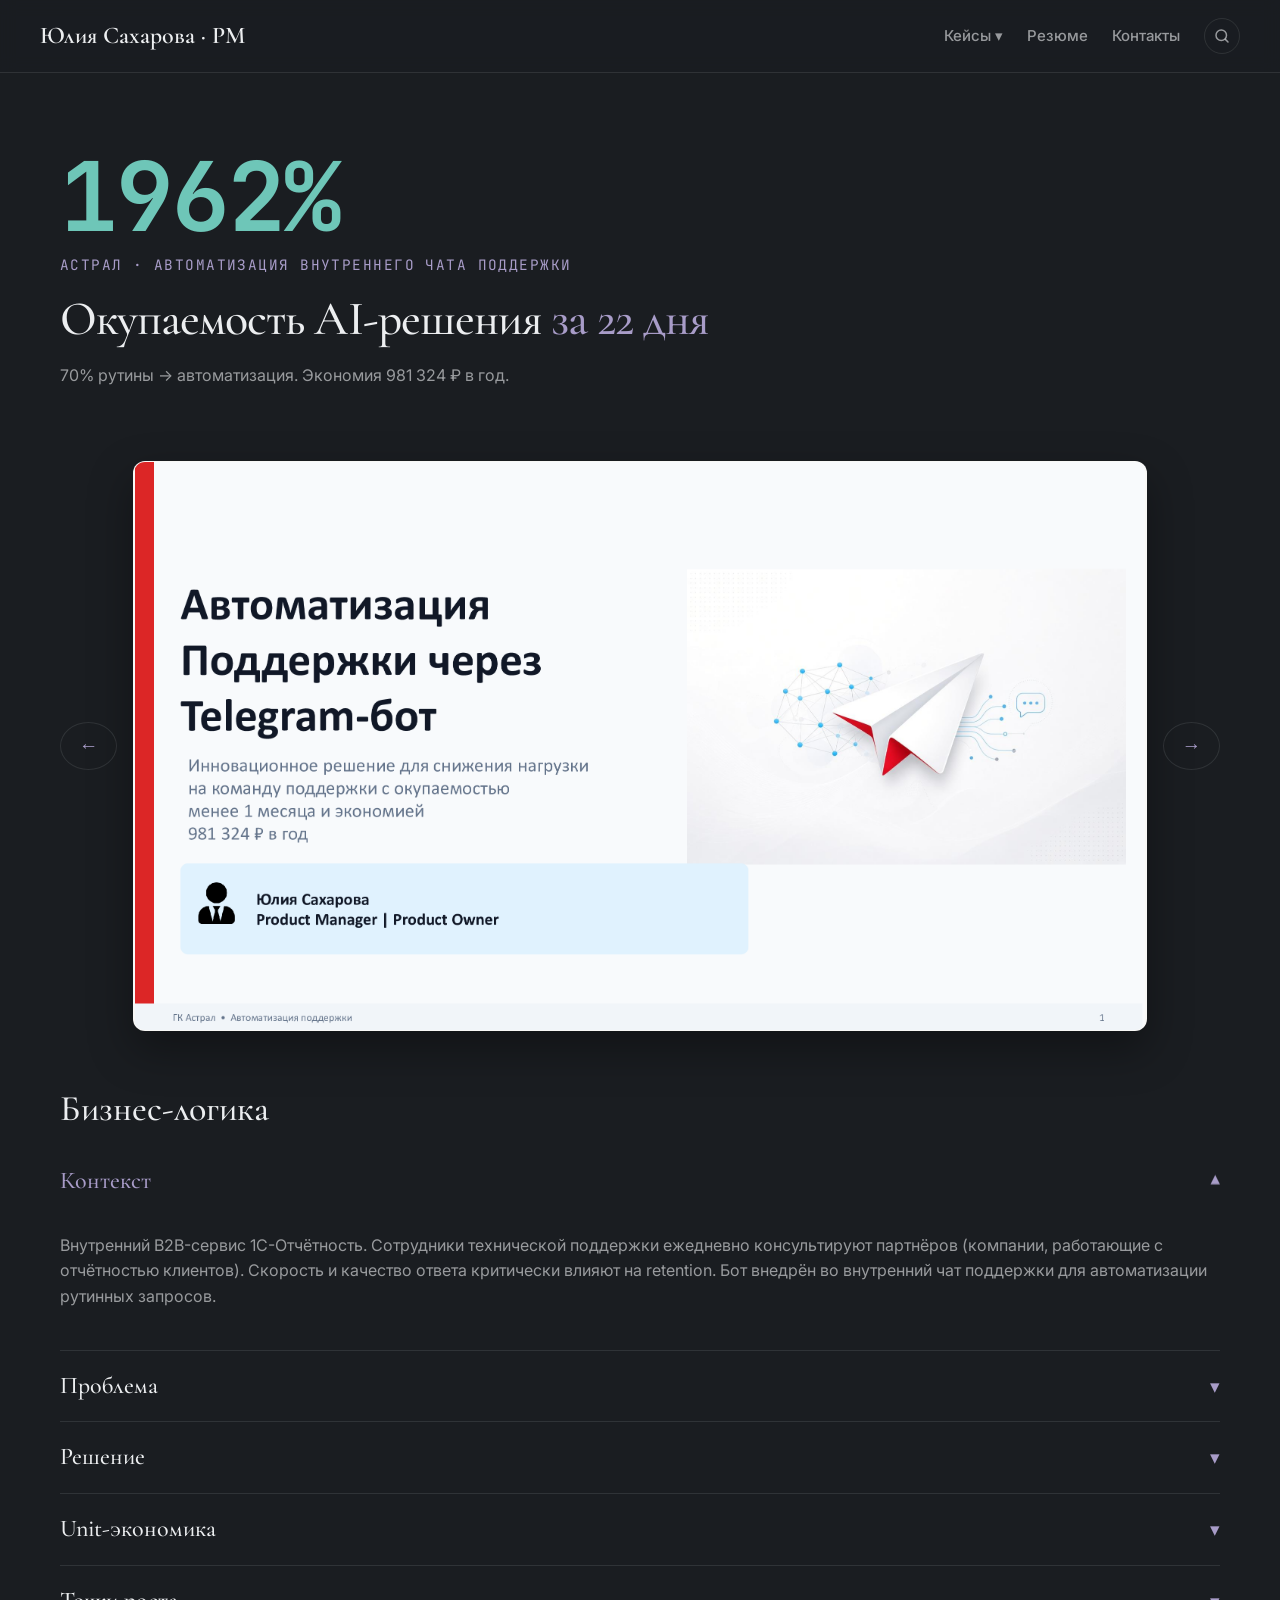
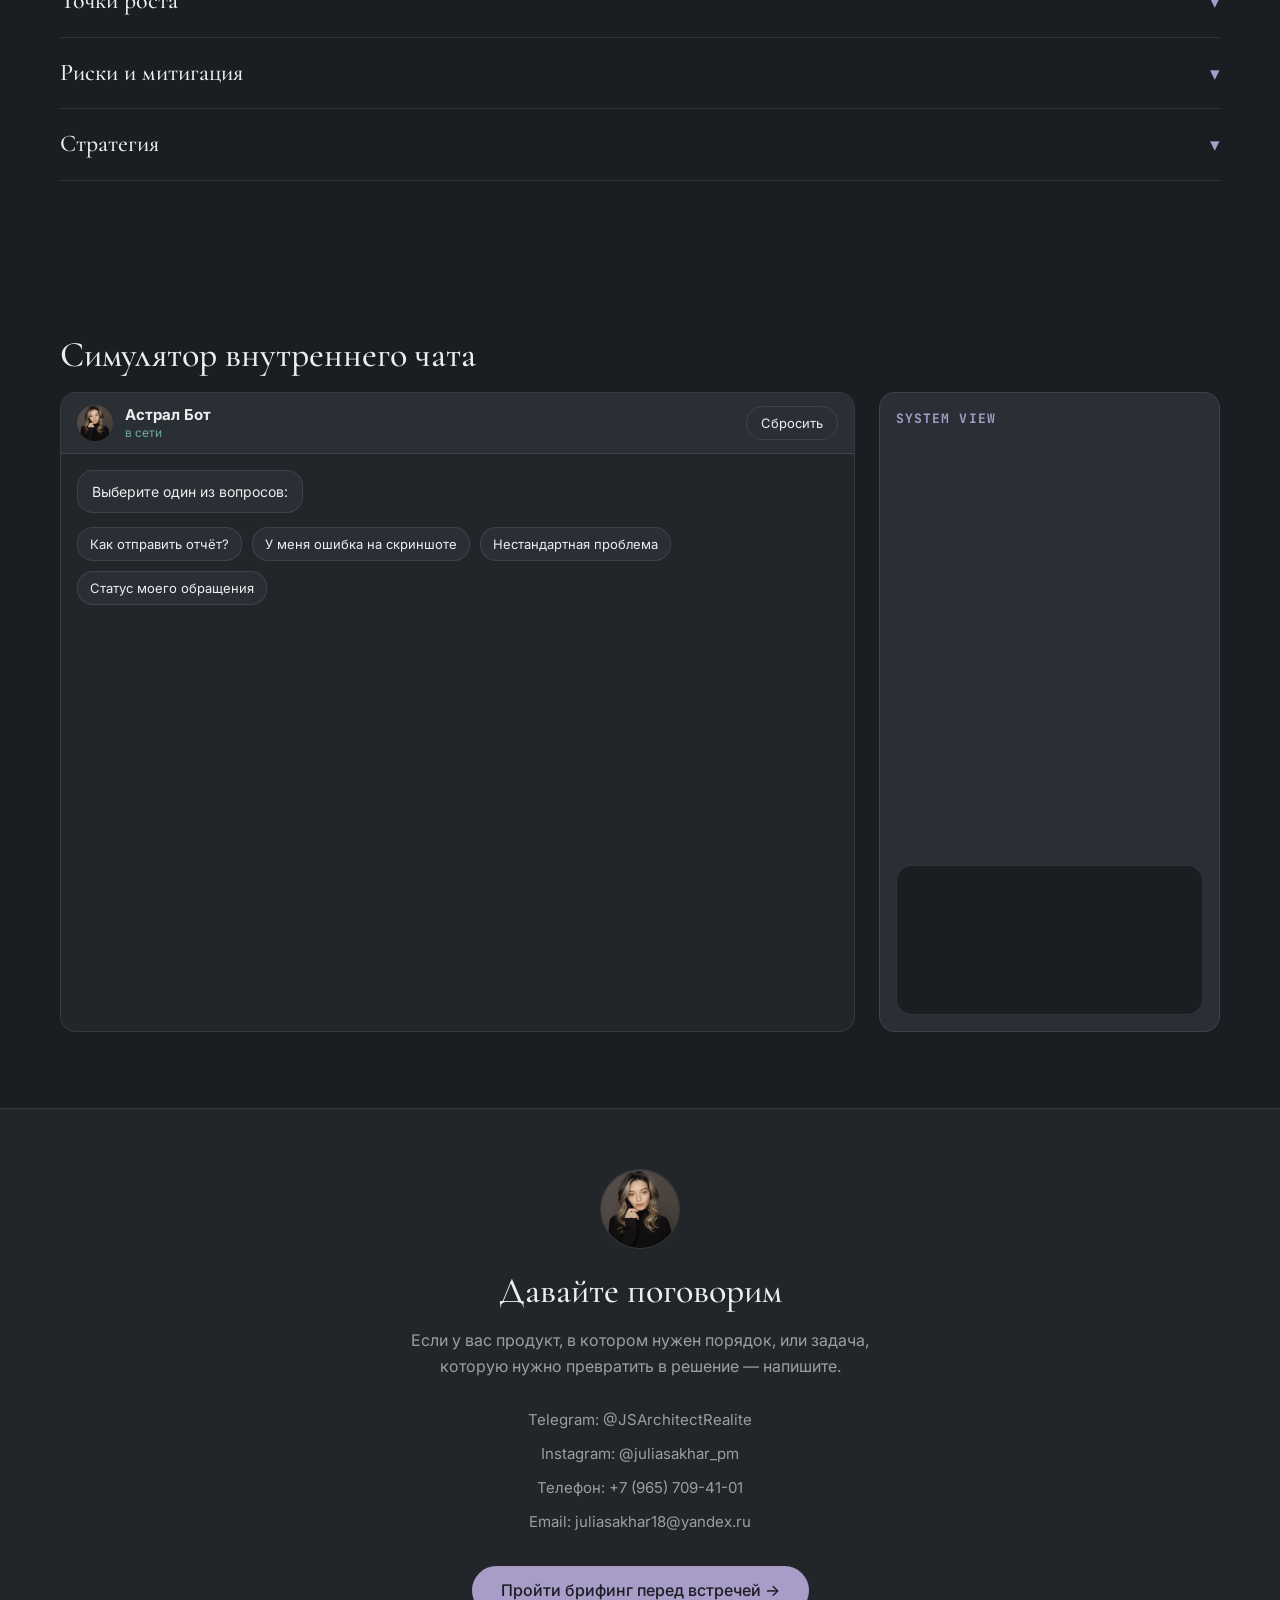
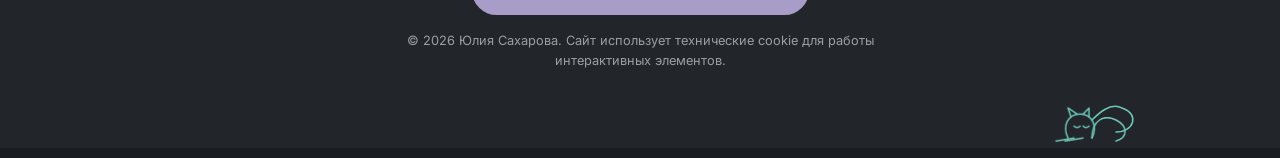
==== commit 29f6bc7d: "Phase 58: animated sleeping cat in footer with IntersectionObserver wake-up" ====
--- a/case-astral.html
+++ b/case-astral.html
@@ -14,9 +14,9 @@
   <link rel="preconnect" href="https://fonts.googleapis.com">
   <link rel="preconnect" href="https://fonts.gstatic.com" crossorigin>
   <link rel="stylesheet" href="https://fonts.googleapis.com/css2?family=Cormorant+Garamond:wght@400;500;600&family=Inter:wght@400;500;600&family=JetBrains+Mono:wght@400;700&display=swap">
-  <link rel="stylesheet" href="css/styles.css?v=55.1">
+  <link rel="stylesheet" href="css/styles.css?v=58.1">
   <link rel="stylesheet" href="css/case.css?v=27.1">
-  <script src="js/main.js?v=53.1" defer></script>
+  <script src="js/main.js?v=58.1" defer></script>
   <script src="js/chat-simulator.js?v=27.1" defer></script>
 </head>
 <body>
@@ -252,14 +252,27 @@
   </main>
 
   <footer class="site-footer" id="contacts">
-    <svg class="footer-cat-sitting" width="50" height="50" viewBox="0 0 24 24" fill="none" stroke="currentColor" stroke-width="1.5" stroke-linecap="round" stroke-linejoin="round">
-      <path d="M12 8c-2.5 0-4 2-4 5v3c0 1.5 1 2 2 2h4c1 0 2-.5 2-2v-3c0-3-1.5-5-4-5z"/>
-      <path d="M9 8V5l2 2h2l2-2v3"/>
-      <path class="cat-tail" d="M16 16c2 0 3 1 3 2s-1 2-2 2"/>
-      <circle cx="10" cy="11" r="0.5" fill="currentColor"/>
-      <circle cx="14" cy="11" r="0.5" fill="currentColor"/>
-      <path d="M12 13v1"/>
-    </svg>    <img class="avatar rounded-full" src="img/avatar.png" alt="Юлия Сахарова" width="80" height="80" loading="lazy">
+    <div class="cat-container">
+      <svg class="sleeping-cat" viewBox="0 0 200 100" fill="none" stroke="var(--metric)" stroke-width="2.5" stroke-linecap="round" stroke-linejoin="round">
+        <!-- Хвост (оборачивается вокруг) -->
+        <path class="cat-tail" d="M140 70 C170 70 180 40 150 30 C130 20 110 40 100 50" />
+
+        <!-- Тело (задняя часть и попа) -->
+        <path class="cat-body-back" d="M100 80 C100 50 120 40 140 50 C160 60 160 80 140 85" />
+
+        <!-- Голова и передние лапы -->
+        <g class="cat-head-group">
+          <path d="M60 80 C50 60 60 40 80 40 C100 40 110 60 100 80" />
+          <path d="M65 45 L60 30 L75 40" />
+          <path d="M85 40 L95 30 L95 45" />
+          <path class="cat-eye-left" d="M70 60 Q75 65 80 60" />
+          <path class="cat-eye-right" d="M85 60 Q90 65 95 60" />
+          <path d="M70 80 L40 85" />
+          <path d="M85 80 L55 85" />
+        </g>
+      </svg>
+    </div>
+    <img class="avatar rounded-full" src="img/avatar.png" alt="Юлия Сахарова" width="80" height="80" loading="lazy">
     <h2>Давайте поговорим</h2>
     <p>Если у вас продукт, в котором нужен порядок, или задача, которую нужно превратить в решение — напишите.</p>
     <ul class="contacts">
--- a/css/styles.css
+++ b/css/styles.css
@@ -671,37 +671,77 @@
   color: #1A1D21 !important;
 }
 
-/* Фаза 55: котик сидит на линии border-top над аватаром, прижат к правому краю */
-.footer-cat-sitting {
+/* Фаза 58: спящий котик в футере — сон → пробуждение → потягивание → сон */
+.cat-container {
   position: absolute;
   right: 10%;
-  top: -25px;
-  color: var(--text-muted);
-  background-color: var(--bg);
-  padding: 0 10px;
+  bottom: -10px;
+  width: 120px;
   cursor: pointer;
-  transition: color 0.4s ease, transform 0.4s ease;
-  animation: catColorPulse 4s infinite alternate, catFloat 3s ease-in-out infinite;
   z-index: 10;
 }
 
-.footer-cat-sitting:hover {
-  color: var(--metric);
-  transform: scale(1.2) translateY(-5px);
-  animation-play-state: paused;
-}
-
-.cat-tail { transform-origin: 16px 18px; animation: catWag 1.5s infinite ease-in-out; }
-@keyframes catWag { 0%, 100% { transform: rotate(0deg); } 50% { transform: rotate(20deg); } }
-@keyframes catColorPulse { 0% { color: var(--text-muted); } 100% { color: var(--accent); } }
-@keyframes catFloat { 0%, 100% { transform: translateY(0); } 50% { transform: translateY(-4px); } }
+.sleeping-cat {
+  width: 100%;
+  height: auto;
+  overflow: visible;
+  stroke: var(--metric);
+  transition: all 0.5s ease;
+}
+
+/* 1. Состояние сна (по умолчанию) — дыхание */
+.cat-body-back, .cat-head-group {
+  transform-origin: bottom center;
+  animation: breathe 3s infinite ease-in-out;
+}
+
+@keyframes breathe {
+  0%, 100% { transform: scaleY(1); }
+  50% { transform: scaleY(1.05) translateY(-2px); }
+}
+
+/* 2. Анимация пробуждения (срабатывает по классу .is-awake) */
+.cat-container.is-awake .cat-head-group {
+  animation: wakeUpAndStretch 4s ease-in-out forwards;
+}
+
+.cat-container.is-awake .cat-body-back {
+  animation: stretchBody 4s ease-in-out forwards;
+}
+
+.cat-container.is-awake .cat-tail {
+  animation: wagTail 0.5s infinite alternate ease-in-out;
+}
+
+@keyframes wakeUpAndStretch {
+  0% { transform: translateY(0) rotate(0deg); }
+  20% { transform: translateY(-20px) rotate(-10deg); }
+  40% { transform: translateY(-10px) rotate(0deg); }
+  60% { transform: translateY(10px) rotate(15deg); }
+  80% { transform: translateY(10px) rotate(15deg); }
+  100% { transform: translateY(0) rotate(0deg); }
+}
+
+@keyframes stretchBody {
+  0% { transform: scaleX(1) scaleY(1); }
+  60% { transform: scaleX(1.2) scaleY(0.9); }
+  80% { transform: scaleX(1.2) scaleY(0.9); }
+  100% { transform: scaleX(1) scaleY(1); }
+}
+
+@keyframes wagTail {
+  0% { transform: rotate(0deg); }
+  100% { transform: rotate(15deg); }
+}
+
+.cat-container:hover .sleeping-cat {
+  stroke: var(--accent);
+}
 
 @media (max-width: 768px) {
-  .footer-cat-sitting {
+  .cat-container {
     right: 20px;
-    top: -20px;
-    width: 40px;
-    height: 40px;
+    width: 90px;
   }
 }
 
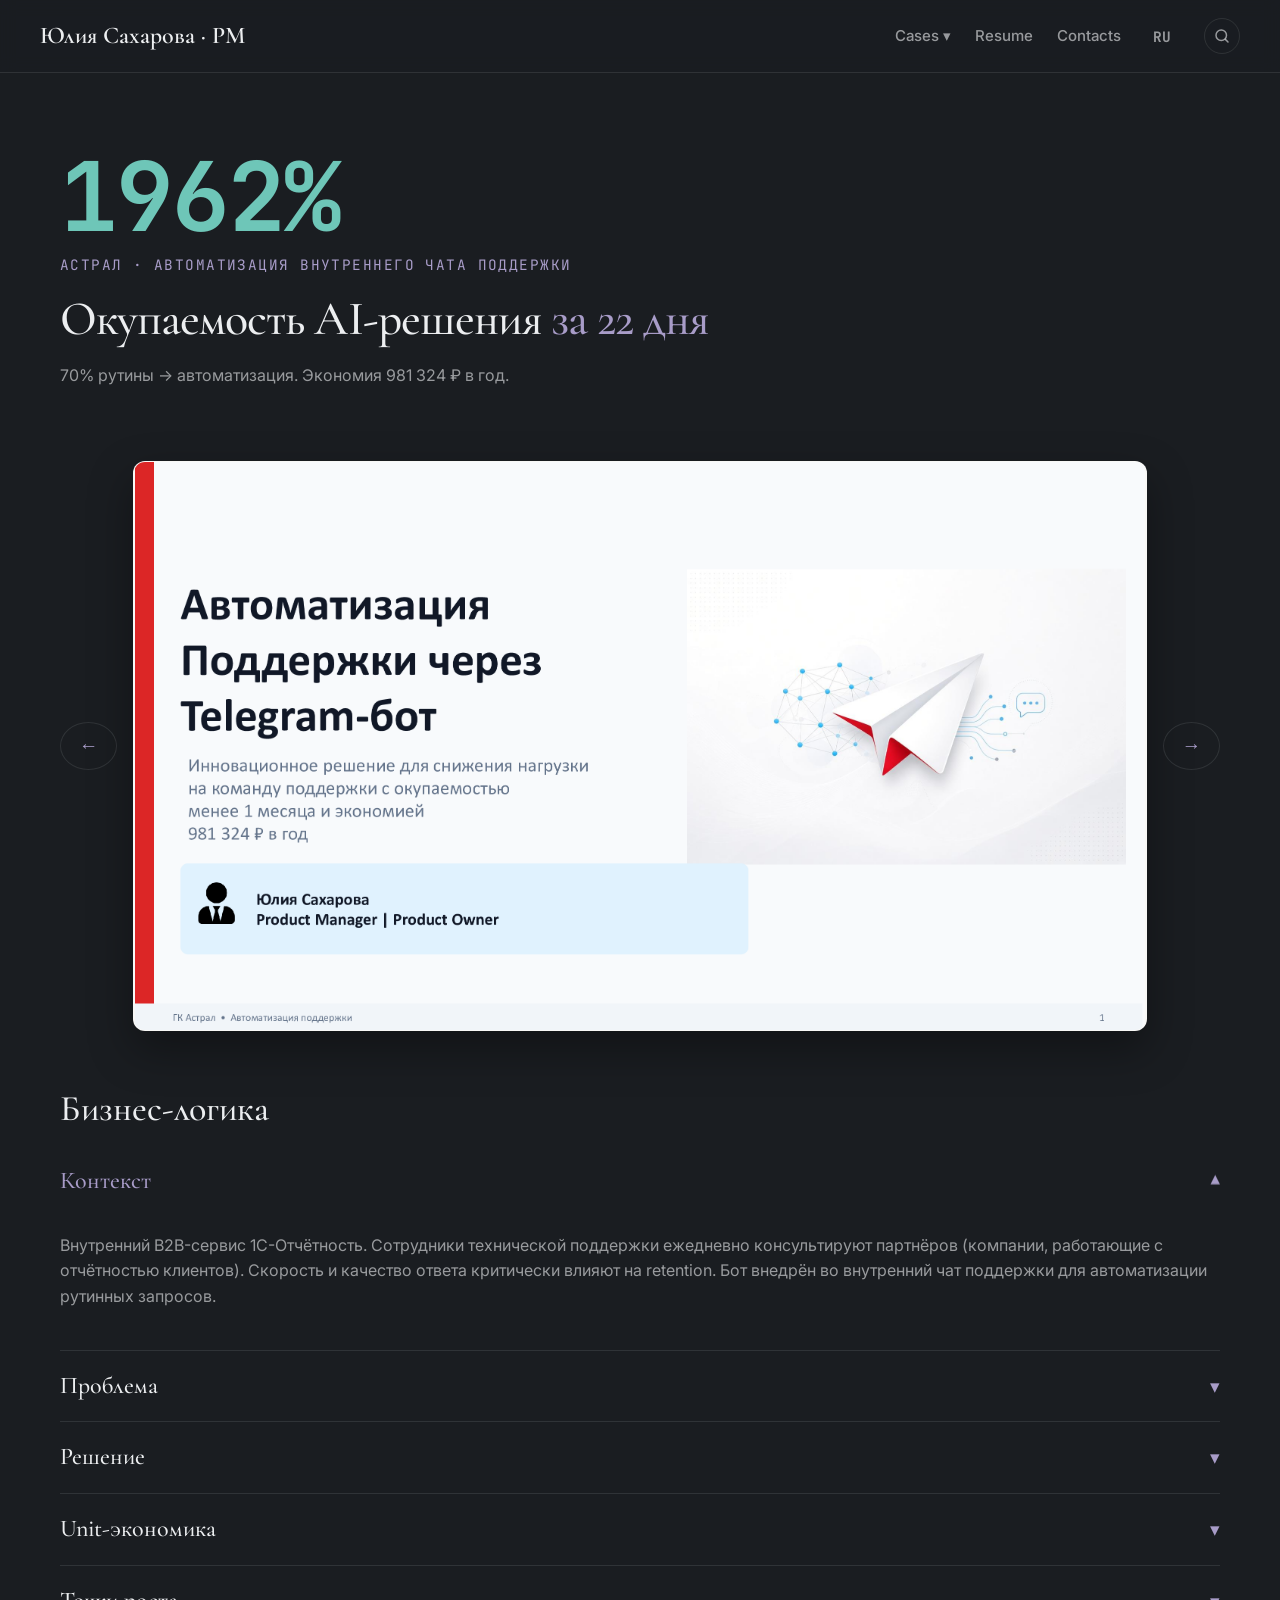
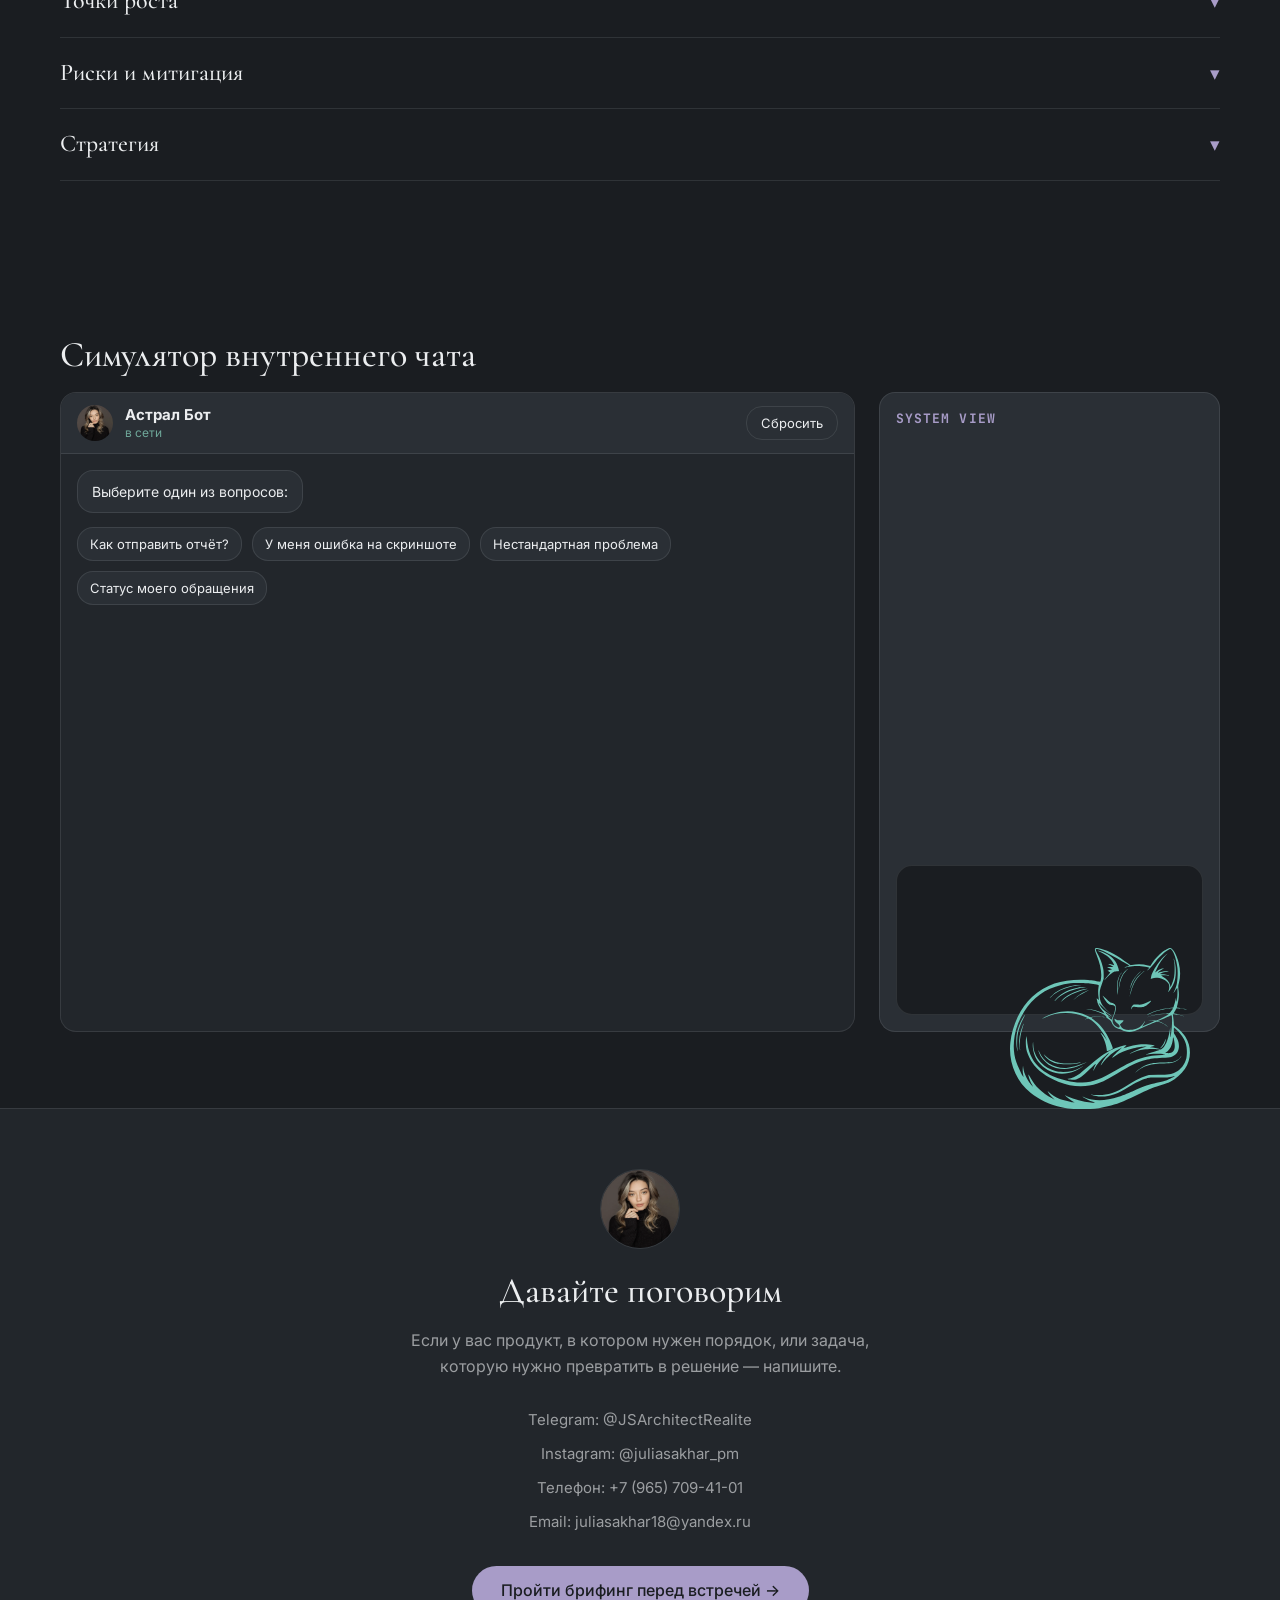
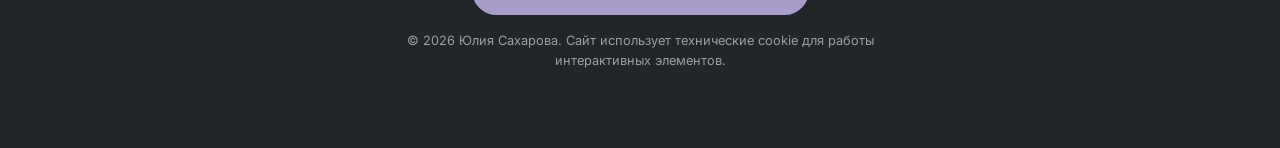
==== commit 0e1cf9bf: "Phase 68: RU/EN localization, neon StoryAxis mind map, structured modal content" ====
--- a/case-astral.html
+++ b/case-astral.html
@@ -14,9 +14,9 @@
   <link rel="preconnect" href="https://fonts.googleapis.com">
   <link rel="preconnect" href="https://fonts.gstatic.com" crossorigin>
   <link rel="stylesheet" href="https://fonts.googleapis.com/css2?family=Cormorant+Garamond:wght@400;500;600&family=Inter:wght@400;500;600&family=JetBrains+Mono:wght@400;700&display=swap">
-  <link rel="stylesheet" href="css/styles.css?v=58.1">
+  <link rel="stylesheet" href="css/styles.css?v=68.1">
   <link rel="stylesheet" href="css/case.css?v=27.1">
-  <script src="js/main.js?v=58.1" defer></script>
+  <script src="js/main.js?v=68.1" defer></script>
   <script src="js/chat-simulator.js?v=27.1" defer></script>
 </head>
 <body>
@@ -24,7 +24,7 @@
     <a class="logo" href="index.html">Юлия Сахарова · PM</a>
         <nav class="site-nav">
       <div class="dropdown">
-        <button class="dropdown-toggle" type="button" aria-expanded="false" aria-haspopup="true">Кейсы ▾</button>
+        <button class="dropdown-toggle" type="button" aria-expanded="false" aria-haspopup="true"><span data-i18n="nav_cases">Кейсы</span> ▾</button>
         <div class="dropdown-menu">
           <a href="case-astral.html">Астрал</a>
           <a href="case-neirosborka.html">Нейросборка</a>
@@ -32,8 +32,9 @@
           <a href="case-designmatrix.html">DesignMatrix</a>
         </div>
       </div>
-      <a class="nav-link" href="resume.pdf" download>Резюме</a>
-      <a class="nav-link" href="index.html#contacts">Контакты</a>
+      <a class="nav-link" href="resume.pdf" download data-i18n="nav_resume">Резюме</a>
+      <a class="nav-link" href="index.html#contacts" data-i18n="nav_contacts">Контакты</a>
+      <button id="lang-switcher" class="lang-btn" style="background: transparent; border: none; color: var(--text-muted); font-family: var(--font-mono); font-size: 0.9rem; cursor: pointer; padding: 4px 8px; border-radius: 4px; transition: 0.3s;">EN</button>
       <button class="search-toggle" type="button" aria-label="Поиск по сайту" title="Поиск (Ctrl+K)" data-search-open>
         <svg width="18" height="18" viewBox="0 0 24 24" fill="none" stroke="currentColor" stroke-width="2" stroke-linecap="round"><circle cx="11" cy="11" r="7"></circle><path d="m20 20-3.5-3.5"></path></svg>
       </button>
@@ -252,26 +253,172 @@
   </main>
 
   <footer class="site-footer" id="contacts">
-    <div class="cat-container">
-      <svg class="sleeping-cat" viewBox="0 0 200 100" fill="none" stroke="var(--metric)" stroke-width="2.5" stroke-linecap="round" stroke-linejoin="round">
-        <!-- Хвост (оборачивается вокруг) -->
-        <path class="cat-tail" d="M140 70 C170 70 180 40 150 30 C130 20 110 40 100 50" />
-
-        <!-- Тело (задняя часть и попа) -->
-        <path class="cat-body-back" d="M100 80 C100 50 120 40 140 50 C160 60 160 80 140 85" />
-
-        <!-- Голова и передние лапы -->
-        <g class="cat-head-group">
-          <path d="M60 80 C50 60 60 40 80 40 C100 40 110 60 100 80" />
-          <path d="M65 45 L60 30 L75 40" />
-          <path d="M85 40 L95 30 L95 45" />
-          <path class="cat-eye-left" d="M70 60 Q75 65 80 60" />
-          <path class="cat-eye-right" d="M85 60 Q90 65 95 60" />
-          <path d="M70 80 L40 85" />
-          <path d="M85 80 L55 85" />
-        </g>
-      </svg>
+    <div class="cat-container" aria-hidden="true">
+<svg class="sleeping-cat" xmlns="http://www.w3.org/2000/svg" viewBox="0 0 558 500" preserveAspectRatio="xMidYMid meet" aria-hidden="true" focusable="false">
+
+<g transform="translate(0.000000,500.000000) scale(0.100000,-0.100000)"
+fill="currentColor" stroke="none">
+<path d="M2648 4989 c-30 -17 -21 -63 37 -204 103 -251 153 -485 142 -665 -7
+-116 -22 -174 -43 -166 -30 11 -252 45 -364 55 -346 32 -754 -12 -1044 -111
+-243 -83 -494 -233 -694 -415 -350 -317 -612 -871 -671 -1415 -66 -600 170
+-1186 625 -1559 262 -214 609 -375 964 -448 240 -50 311 -56 645 -56 365 0
+498 14 785 86 287 71 458 137 875 337 382 183 475 222 740 307 132 43 271 93
+310 113 186 93 353 238 465 401 204 301 212 685 22 991 -58 94 -188 230 -287
+301 -74 53 -75 54 -75 99 0 42 -9 136 -26 257 l-6 52 38 -5 c124 -16 241 -37
+276 -50 23 -8 43 -12 45 -10 8 8 -151 55 -224 66 -37 6 -78 13 -91 16 l-23 5
+21 32 c11 18 32 54 46 81 l26 49 86 -7 c48 -4 120 -14 161 -22 41 -7 76 -12
+78 -10 6 6 -85 24 -207 42 -58 9 -106 17 -108 18 -1 2 9 49 23 106 39 163 50
+290 34 406 -18 136 -17 167 9 259 51 182 48 403 -8 620 -65 249 -185 455 -266
+455 -38 0 -159 -64 -242 -127 -100 -76 -232 -219 -308 -334 l-64 -96 -72 18
+c-157 40 -350 43 -500 10 -42 -10 -44 -9 -113 45 -310 242 -598 400 -849 464
+-87 22 -141 25 -168 9z m89 -29 c112 -26 388 -163 673 -335 74 -45 170 -101
+213 -124 43 -24 76 -45 73 -48 -3 -3 -35 -16 -72 -29 -36 -12 -69 -26 -73 -30
+-3 -4 2 -4 12 -1 10 4 64 17 120 29 145 31 370 30 516 -1 58 -12 109 -25 114
+-28 5 -3 -4 -19 -20 -37 -55 -59 -58 -71 -7 -29 56 46 122 120 231 258 115
+146 316 325 412 368 43 19 44 19 70 0 77 -58 163 -315 191 -573 15 -132 8
+-334 -15 -464 -17 -94 -45 -178 -89 -265 -39 -76 -15 -54 43 40 27 45 52 75
+56 69 11 -17 8 -249 -4 -320 -20 -121 -29 -134 -31 -45 l-1 80 -19 -85 c-10
+-47 -29 -119 -42 -160 l-24 -75 -117 -12 c-149 -14 -291 -45 -420 -90 -106
+-36 -263 -108 -273 -125 -3 -5 18 3 47 17 91 47 219 92 349 124 179 44 400 74
+400 54 0 -12 -60 -99 -85 -123 -23 -22 -35 -24 -138 -27 -123 -4 -259 -23
+-380 -54 -84 -21 -191 -59 -185 -65 2 -1 34 8 70 21 114 41 395 85 552 85 35
+0 37 -2 25 -17 -28 -34 -132 -92 -255 -143 -126 -51 -128 -52 -182 -41 -31 6
+-87 10 -126 10 l-71 -2 86 -8 c47 -5 96 -12 109 -17 20 -8 16 -12 -46 -37 -38
+-16 -129 -55 -202 -86 l-134 -58 25 32 c24 31 77 130 77 143 0 3 -24 -27 -52
+-67 -95 -132 -223 -197 -404 -206 -161 -9 -258 29 -303 119 l-23 48 56 53 c31
+29 56 58 56 65 0 8 -26 11 -93 9 -85 -2 -96 0 -140 26 -45 27 -47 27 -47 7 0
+-38 29 -79 85 -120 59 -44 75 -65 75 -103 0 -33 -23 -40 -68 -22 -143 60 -193
+195 -124 331 49 97 74 182 74 254 1 108 -27 142 -142 171 -36 9 -64 30 -151
+115 -59 57 -110 104 -114 104 -4 0 2 -15 13 -32 10 -18 35 -60 55 -93 40 -67
+99 -129 137 -143 14 -5 49 -13 79 -17 38 -5 62 -15 79 -32 23 -23 24 -30 19
+-96 -4 -70 -55 -233 -81 -260 -6 -7 -11 -18 -12 -24 -3 -37 -5 -43 -15 -43
+-12 0 -121 101 -115 107 2 3 22 -5 45 -16 57 -29 65 -26 11 5 -48 27 -106 78
+-122 107 -9 17 -7 17 14 6 13 -7 48 -29 78 -49 138 -93 130 -74 -12 26 -143
+101 -215 173 -263 266 l-38 73 129 -130 c72 -71 159 -152 194 -178 l65 -49
+-75 68 c-230 209 -289 331 -278 578 5 103 9 123 64 281 l58 170 0 130 c0 108
+-4 149 -27 237 -35 143 -86 271 -153 393 -31 54 -58 114 -61 132 -6 37 1 40
+74 23z m-352 -1050 c98 -9 314 -43 356 -55 14 -5 14 -13 3 -73 -16 -83 -16
+-190 0 -304 7 -49 10 -88 7 -88 -3 0 -18 12 -34 28 l-30 27 7 -52 c15 -119 58
+-204 170 -337 42 -50 74 -91 72 -93 -1 -2 -32 10 -67 26 -142 64 -346 113
+-458 109 l-56 -2 50 -3 c195 -14 499 -123 563 -202 38 -47 39 -50 10 -45 -14
+3 -11 0 7 -7 36 -14 112 -68 141 -101 11 -12 26 -43 33 -67 24 -82 148 -180
+229 -181 18 0 49 -11 70 -25 95 -63 245 -83 376 -49 33 8 129 47 211 86 83 38
+229 104 325 145 172 73 176 74 223 64 64 -14 192 -74 242 -113 64 -50 74 -53
+25 -9 -50 45 -153 103 -232 130 l-52 18 145 56 c79 31 175 73 213 92 46 23 72
+31 76 24 25 -40 17 -346 -16 -558 -24 -159 -29 -154 -27 27 l2 167 -20 -120
+c-46 -287 -148 -508 -259 -565 -21 -11 -109 -40 -196 -65 -151 -44 -280 -89
+-297 -105 -5 -4 16 -1 45 6 121 32 421 35 553 6 34 -8 22 -10 -80 -16 -338
+-19 -476 -42 -700 -117 -195 -66 -393 -162 -701 -342 -516 -301 -730 -381
+-1064 -394 -171 -6 -305 10 -516 62 -384 94 -644 225 -845 425 -226 225 -332
+477 -367 870 l-8 85 -13 -60 c-22 -97 -10 -309 23 -420 31 -103 106 -263 163
+-348 168 -250 445 -452 808 -590 260 -99 471 -141 700 -140 194 1 345 25 516
+83 169 56 308 127 614 311 383 230 641 352 876 413 157 40 273 56 514 71 137
+8 250 20 280 29 225 68 306 303 191 551 -18 39 -50 94 -70 124 -35 51 -36 56
+-36 142 0 88 0 89 21 79 42 -23 177 -169 231 -251 111 -167 152 -298 152 -489
+0 -85 -6 -148 -17 -195 -47 -191 -177 -358 -338 -434 -131 -62 -201 -73 -534
+-81 l-290 -7 -98 -32 c-173 -57 -318 -132 -602 -311 -320 -202 -559 -281 -845
+-281 -74 0 -166 5 -204 11 -38 6 -71 9 -73 6 -7 -7 175 -47 266 -57 269 -32
+570 63 926 292 223 143 380 218 555 266 90 25 106 26 325 25 251 -2 387 9 492
+38 67 18 67 18 43 -1 -41 -31 -199 -106 -284 -134 -43 -14 -159 -44 -257 -66
+-232 -52 -368 -99 -740 -257 -167 -71 -365 -150 -440 -175 -394 -133 -764
+-140 -1053 -21 -94 39 -96 39 -21 -7 80 -48 166 -89 275 -129 86 -33 83 -34
+-66 -19 -244 24 -515 95 -719 188 l-90 41 62 -58 c34 -32 104 -83 155 -115
+l92 -57 -50 6 c-81 11 -343 79 -429 113 -104 40 -229 117 -307 189 -40 37 -57
+48 -48 32 32 -62 78 -120 144 -184 l71 -69 -79 42 c-318 169 -530 374 -685
+661 -29 55 -51 86 -51 74 0 -47 54 -204 101 -294 28 -52 46 -90 41 -85 -170
+196 -278 411 -301 596 l-7 64 -8 -78 c-8 -70 0 -160 20 -256 5 -25 5 -26 -11
+-6 -35 42 -172 335 -207 440 -88 267 -104 523 -52 830 42 251 141 500 295 747
+272 434 650 704 1149 822 96 23 267 51 365 59 91 8 327 6 430 -3z m2705 -1789
+c33 -169 21 -278 -37 -333 -40 -38 -74 -48 -166 -47 -80 0 -81 0 -57 17 66 44
+122 109 155 176 33 68 65 193 65 254 0 27 9 47 17 38 2 -2 12 -49 23 -105z"/>
+<path d="M2730 4908 c240 -114 343 -187 426 -304 43 -60 79 -132 71 -140 -2
+-2 -24 4 -48 15 -53 23 -117 33 -124 20 -4 -5 2 -9 12 -9 20 0 113 -51 130
+-72 9 -11 -5 -12 -83 -10 -64 3 -94 0 -94 -7 0 -6 6 -11 14 -11 23 0 126 -42
+126 -51 0 -5 -6 -9 -13 -9 -25 0 -117 -31 -117 -39 0 -4 18 -16 40 -26 22 -10
+40 -21 40 -25 0 -3 -12 -17 -26 -31 -28 -27 -121 -147 -150 -194 -11 -19 -4
+-14 21 15 71 83 171 175 229 209 45 27 70 35 126 39 39 2 70 8 70 12 0 4 -9
+41 -20 84 -50 195 -173 349 -355 443 -106 54 -194 87 -260 97 -36 6 -38 5 -15
+-6z"/>
+<path d="M4808 4771 c-76 -58 -146 -138 -238 -276 -126 -189 -179 -296 -198
+-402 l-9 -51 39 14 c98 34 205 27 341 -23 92 -35 169 -106 187 -173 15 -55 8
+-146 -15 -189 -26 -52 -13 -45 39 21 72 90 133 212 161 323 42 164 32 440 -22
+612 -9 29 -18 51 -20 50 -1 -2 5 -39 14 -83 24 -116 24 -382 0 -494 -21 -99
+-47 -176 -83 -257 l-26 -58 -12 50 c-28 119 -107 214 -226 273 -33 17 -56 33
+-51 36 21 13 130 17 185 7 33 -6 61 -9 63 -7 12 12 -115 41 -197 46 l-95 6 60
+29 c47 23 78 30 145 33 98 6 84 20 -20 21 -56 1 -170 -20 -235 -43 -40 -15 71
+74 130 103 69 35 49 41 -43 12 -61 -19 -105 -44 -154 -89 -16 -14 -28 -23 -28
+-19 0 4 25 59 55 124 71 149 168 296 256 384 38 38 68 69 66 69 -2 0 -33 -22
+-69 -49z"/>
+<path d="M3611 4320 c-128 -93 -223 -315 -236 -548 l-4 -87 10 80 c27 228 98
+404 209 516 37 38 66 69 65 69 -1 0 -21 -14 -44 -30z"/>
+<path d="M4105 4243 c-196 -154 -293 -313 -365 -602 -30 -121 -19 -121 14 1
+76 272 184 448 371 605 68 57 54 54 -20 -4z"/>
+<path d="M3956 4187 c-123 -125 -208 -280 -231 -422 -4 -24 7 -3 25 50 58 166
+124 274 242 393 39 39 68 72 64 72 -5 0 -49 -42 -100 -93z"/>
+<path d="M3435 4209 c-39 -48 -74 -122 -96 -207 -22 -89 -25 -291 -5 -412 11
+-69 12 -60 8 120 -4 157 -1 212 12 279 20 95 51 172 90 219 15 17 26 32 23 32
+-3 0 -17 -14 -32 -31z"/>
+<path d="M3711 3704 c0 -11 3 -14 6 -6 3 7 2 16 -1 19 -3 4 -6 -2 -5 -13z"/>
+<path d="M3711 3514 c0 -11 3 -14 6 -6 3 7 2 16 -1 19 -3 4 -6 -2 -5 -13z"/>
+<path d="M4262 3316 c-125 -65 -186 -78 -320 -70 -86 6 -105 4 -127 -10 -30
+-20 -55 -72 -55 -113 l0 -28 17 33 c23 47 45 56 117 46 34 -4 102 -8 151 -8
+84 -1 94 2 152 33 59 32 173 137 173 160 0 14 11 18 -108 -43z"/>
+<path d="M2020 3843 c-211 -23 -439 -103 -600 -213 -55 -38 -182 -160 -189
+-183 -2 -6 20 12 50 42 208 206 550 335 944 354 33 2 8 3 -55 4 -63 0 -131 -2
+-150 -4z"/>
+<path d="M2100 3770 c-263 -47 -494 -162 -644 -321 -86 -91 -106 -131 -26 -50
+79 79 180 150 290 206 175 88 407 160 560 174 l85 8 -80 1 c-44 0 -127 -8
+-185 -18z"/>
+<path d="M2285 3719 c-286 -61 -570 -211 -687 -362 l-32 -42 54 50 c165 153
+402 269 710 349 113 29 83 33 -45 5z"/>
+<path d="M2341 3655 c-119 -49 -240 -129 -319 -209 l-67 -69 70 58 c90 75 152
+115 300 192 66 34 116 63 110 63 -5 0 -48 -16 -94 -35z"/>
+<path d="M2278 3093 c12 -2 32 -2 45 0 12 2 2 4 -23 4 -25 0 -35 -2 -22 -4z"/>
+<path d="M1579 3025 c-116 -18 -235 -50 -327 -86 -86 -34 -255 -119 -249 -125
+2 -2 42 13 88 35 200 93 396 135 634 135 236 0 424 -38 615 -126 l65 -30 -42
+-19 c-60 -25 -54 -31 9 -9 l53 18 48 -26 c165 -93 357 -316 489 -568 60 -116
+58 -117 -12 -9 -93 144 -189 226 -110 95 85 -142 143 -308 157 -448 7 -72 -3
+-70 116 -21 77 32 78 32 71 63 -12 60 -75 212 -131 316 -136 257 -264 409
+-476 568 -37 27 -64 53 -58 56 38 24 251 30 396 11 38 -5 39 -4 10 6 -55 19
+-282 23 -363 5 l-73 -15 -97 50 c-238 122 -533 167 -813 124z"/>
+<path d="M431 2884 c-95 -133 -182 -343 -218 -529 -24 -125 -23 -349 1 -473
+10 -51 21 -91 23 -88 3 3 -1 46 -7 95 -17 122 -7 356 20 483 29 141 83 285
+160 436 37 72 66 132 64 132 -1 0 -21 -25 -43 -56z"/>
+<path d="M393 2593 c-92 -206 -130 -446 -103 -645 7 -51 16 -102 21 -113 8
+-17 9 -17 5 5 -35 183 -1 483 81 713 19 54 33 100 30 103 -2 2 -18 -26 -34
+-63z"/>
+<path d="M4811 2149 c-22 -74 -82 -178 -130 -227 -55 -54 -19 -39 45 20 47 43
+79 103 95 178 14 65 7 86 -10 29z"/>
+<path d="M708 2043 c-16 -137 33 -347 115 -492 23 -41 78 -112 121 -158 276
+-292 681 -371 1069 -207 86 36 194 98 242 138 20 18 4 12 -50 -19 -191 -106
+-353 -149 -560 -148 -119 0 -155 4 -240 27 -185 49 -314 124 -446 263 -83 87
+-146 185 -184 288 -37 96 -47 148 -54 265 l-6 105 -7 -62z"/>
+<path d="M4000 2009 c-138 -17 -244 -40 -360 -79 -63 -22 -116 -38 -118 -36
+-1 2 18 22 43 44 25 22 45 42 45 44 0 9 -106 -11 -192 -37 -98 -28 -294 -110
+-383 -160 -149 -83 -392 -268 -674 -514 -88 -77 -185 -158 -213 -180 -112 -83
+-247 -141 -330 -141 -66 0 -33 -17 58 -30 179 -25 277 22 521 252 137 129 258
+238 266 238 3 0 -5 -19 -19 -42 -23 -41 -64 -158 -64 -182 0 -6 18 25 39 69
+68 142 186 281 353 416 54 43 101 79 105 79 3 0 -19 -26 -49 -57 -88 -93 -166
+-208 -204 -298 -19 -48 -19 -47 42 35 134 184 364 374 550 456 l59 26 -60 -53
+c-80 -70 -205 -196 -234 -238 -23 -32 -19 -30 65 26 172 116 355 193 579 246
+134 32 305 57 371 56 l49 -1 -35 -10 c-138 -41 -234 -78 -359 -139 -147 -72
+-193 -107 -59 -44 94 43 224 81 348 101 113 19 358 21 449 5 34 -7 65 -10 67
+-8 10 9 -136 48 -226 60 l-95 13 70 19 c103 27 104 30 18 49 -92 21 -315 29
+-423 15z"/>
+<path d="M880 1828 c0 -30 48 -148 87 -211 48 -79 151 -183 232 -235 233 -151
+579 -173 887 -57 81 30 286 127 281 132 -2 2 -57 -20 -123 -48 -140 -60 -300
+-103 -448 -120 -386 -43 -738 148 -883 481 -18 41 -33 67 -33 58z"/>
+<path d="M1056 1680 c37 -66 140 -157 227 -200 144 -71 211 -83 447 -84 208 0
+337 14 443 50 23 7 31 12 17 9 -14 -2 -68 -12 -120 -21 -130 -23 -382 -23
+-513 0 -197 35 -323 94 -445 210 -63 59 -72 65 -56 36z"/>
+<path d="M5275 1606 c-39 -52 -106 -97 -187 -126 -57 -20 -91 -23 -333 -30
+-292 -8 -365 -18 -509 -71 -44 -16 -109 -47 -145 -68 -77 -46 -205 -152 -215
+-177 -4 -10 18 5 47 34 191 180 432 252 845 252 226 0 353 34 447 121 46 42
+91 97 84 103 -2 2 -18 -15 -34 -38z"/>
+</g>
+</svg>
     </div>
+
     <img class="avatar rounded-full" src="img/avatar.png" alt="Юлия Сахарова" width="80" height="80" loading="lazy">
     <h2>Давайте поговорим</h2>
     <p>Если у вас продукт, в котором нужен порядок, или задача, которую нужно превратить в решение — напишите.</p>
--- a/css/styles.css
+++ b/css/styles.css
@@ -671,77 +671,60 @@
   color: #1A1D21 !important;
 }
 
-/* Фаза 58: спящий котик в футере — сон → пробуждение → потягивание → сон */
+/* Фаза 60: котик из присланного SVG на верхней границе футера */
 .cat-container {
   position: absolute;
-  right: 10%;
-  bottom: -10px;
-  width: 120px;
-  cursor: pointer;
+  right: 7%;
+  bottom: 100%;
+  width: 180px;
   z-index: 10;
+  transform-origin: bottom right;
+  transition: transform 0.35s ease;
+}
+
+.cat-container:hover {
+  transform: translateY(-2px) scale(1.02);
 }
 
 .sleeping-cat {
+  display: block;
   width: 100%;
   height: auto;
-  overflow: visible;
-  stroke: var(--metric);
-  transition: all 0.5s ease;
-}
-
-/* 1. Состояние сна (по умолчанию) — дыхание */
-.cat-body-back, .cat-head-group {
-  transform-origin: bottom center;
-  animation: breathe 3s infinite ease-in-out;
-}
-
-@keyframes breathe {
-  0%, 100% { transform: scaleY(1); }
-  50% { transform: scaleY(1.05) translateY(-2px); }
-}
-
-/* 2. Анимация пробуждения (срабатывает по классу .is-awake) */
-.cat-container.is-awake .cat-head-group {
-  animation: wakeUpAndStretch 4s ease-in-out forwards;
-}
-
-.cat-container.is-awake .cat-body-back {
-  animation: stretchBody 4s ease-in-out forwards;
-}
-
-.cat-container.is-awake .cat-tail {
-  animation: wagTail 0.5s infinite alternate ease-in-out;
-}
-
-@keyframes wakeUpAndStretch {
-  0% { transform: translateY(0) rotate(0deg); }
-  20% { transform: translateY(-20px) rotate(-10deg); }
-  40% { transform: translateY(-10px) rotate(0deg); }
-  60% { transform: translateY(10px) rotate(15deg); }
-  80% { transform: translateY(10px) rotate(15deg); }
-  100% { transform: translateY(0) rotate(0deg); }
-}
-
-@keyframes stretchBody {
-  0% { transform: scaleX(1) scaleY(1); }
-  60% { transform: scaleX(1.2) scaleY(0.9); }
-  80% { transform: scaleX(1.2) scaleY(0.9); }
-  100% { transform: scaleX(1) scaleY(1); }
-}
-
-@keyframes wagTail {
-  0% { transform: rotate(0deg); }
-  100% { transform: rotate(15deg); }
+  color: var(--metric);
+  transition: color 0.45s ease;
+  transform-origin: 85% 100%;
+  animation: catBreathe 4s ease-in-out infinite;
 }
 
 .cat-container:hover .sleeping-cat {
-  stroke: var(--accent);
+  color: var(--accent);
+}
+
+.cat-container.is-awake .sleeping-cat {
+  animation: catWakeStretch 3.4s ease-in-out forwards;
+}
+
+/* Сон — лёгкое дыхание */
+@keyframes catBreathe {
+  0%, 100% { transform: translateY(0) scale(1); }
+  50% { transform: translateY(-1px) scale(1.012); }
+}
+
+/* Пробуждение → потягивание → возврат ко сну */
+@keyframes catWakeStretch {
+  0% { transform: translateY(0) rotate(0deg) scale(1); }
+  15% { transform: translateY(-7px) rotate(-1.5deg) scale(1.01); }
+  35% { transform: translateY(-4px) rotate(0deg) scale(1.01); }
+  55% { transform: translateY(-2px) rotate(-3deg) scaleX(1.06) scaleY(0.95); }
+  75% { transform: translateY(-2px) rotate(-3deg) scaleX(1.06) scaleY(0.95); }
+  90% { transform: translateY(0) rotate(0deg) scale(1.005); }
+  100% { transform: translateY(0) rotate(0deg) scale(1); }
 }
 
 @media (max-width: 768px) {
   .cat-container {
-    right: 20px;
-    width: 90px;
+    right: 12px;
+    width: 130px;
   }
 }
 
@@ -799,4 +782,301 @@
 
 @media (max-width: 768px) {
   .search-dialog { margin: 8vh 16px 0; }
+}
+
+/* ============================================================
+   Фаза 62. Переключатель языка
+   ============================================================ */
+.lang-btn {
+  font-weight: 700;
+  letter-spacing: 0.05em;
+}
+.lang-btn:hover { color: var(--accent) !important; }
+.lang-btn:focus-visible { outline: 2px solid var(--accent); outline-offset: 2px; }
+
+/* ============================================================
+   Фаза 62. «Нейронный мозг» — how-i-think.html
+   ============================================================ */
+.mindmap-section {
+  padding: 24px 20px 48px;
+}
+
+.mindmap-container {
+  display: grid;
+  grid-template-columns: minmax(280px, 500px) minmax(300px, 1fr);
+  gap: 32px;
+  align-items: center;
+  max-width: 1100px;
+  margin: 0 auto;
+}
+
+.brain-wrapper {
+  position: relative;
+  width: 100%;
+  max-width: 500px;
+  margin: 0 auto;
+}
+
+.brain-svg {
+  display: block;
+  width: 100%;
+  height: auto;
+  overflow: visible;
+}
+
+.mindmap-hint {
+  margin: 8px 0 0;
+  font-size: 0.75rem;
+  color: var(--text-dim);
+  text-align: center;
+  letter-spacing: 0.05em;
+}
+
+.case-node {
+  cursor: pointer;
+  transform-box: fill-box;
+  transform-origin: center;
+  transition: all 0.3s ease;
+}
+
+.case-node:hover {
+  transform: scale(1.2);
+  filter: drop-shadow(0 0 15px var(--metric));
+}
+
+.case-node.disabled {
+  opacity: 0.6;
+  cursor: not-allowed;
+}
+
+.competencies-wrapper {
+  display: flex;
+  flex-direction: column;
+  gap: 12px;
+}
+
+.comp-card {
+  padding: 14px 18px;
+  background: var(--card);
+  border: 1px solid var(--border);
+  border-radius: var(--radius-sm);
+  cursor: pointer;
+  transition: border-color 0.3s ease, background-color 0.3s ease, transform 0.3s ease;
+}
+
+.comp-card:hover {
+  border-color: var(--accent);
+  transform: translateX(4px);
+}
+
+.comp-card.expanded {
+  border-color: var(--accent);
+  background: var(--elevated);
+}
+
+.comp-header {
+  display: flex;
+  justify-content: space-between;
+  align-items: center;
+  gap: 12px;
+}
+
+.comp-header h3 {
+  margin: 0;
+  font-family: var(--font-body);
+  font-size: 1rem;
+  font-weight: 600;
+  line-height: 1.3;
+  color: var(--text);
+}
+
+.comp-header .arrow {
+  flex-shrink: 0;
+  color: var(--accent);
+  transition: transform 0.3s ease;
+}
+
+.comp-card.expanded .arrow {
+  transform: rotate(180deg);
+}
+
+.comp-content {
+  max-height: 0;
+  margin-top: 0;
+  overflow: hidden;
+  opacity: 0;
+  transition: max-height 0.4s ease, opacity 0.3s ease, margin-top 0.3s ease;
+}
+
+.comp-card.expanded .comp-content {
+  max-height: 320px;
+  margin-top: 10px;
+  opacity: 1;
+}
+
+.comp-content p {
+  margin: 0;
+  font-size: 0.9rem;
+  line-height: 1.55;
+  color: var(--text-muted);
+}
+
+@media (max-width: 767px) {
+  .mindmap-container {
+    grid-template-columns: 1fr;
+    gap: 24px;
+  }
+
+  .brain-wrapper { max-width: 360px; }
+}
+
+/* ============================================================
+   Фаза 64. Плашки узлов нейронной карты
+   ============================================================ */
+.mindmap-node-label {
+  position: absolute;
+  transform: translate(-50%, -50%);
+  z-index: 2;
+  padding: 8px 14px;
+  background: rgba(34, 38, 43, 0.8);
+  backdrop-filter: blur(4px);
+  border: 1px solid var(--metric);
+  border-radius: 20px;
+  cursor: pointer;
+  font-family: var(--font-mono);
+  font-size: 0.85rem;
+  color: var(--metric);
+  white-space: nowrap;
+  opacity: 0;
+  user-select: none;
+  box-shadow: 0 0 10px rgba(110, 198, 184, 0.2);
+  transition: all 0.3s ease;
+}
+
+.mindmap-node-label.visible { opacity: 1; }
+
+.mindmap-node-label:hover {
+  background: var(--metric);
+  color: var(--bg);
+  box-shadow: 0 0 20px rgba(110, 198, 184, 0.6);
+}
+
+.mindmap-node {
+  transform-box: fill-box;
+  transform-origin: center;
+  transition: all 0.3s ease;
+}
+
+.mindmap-node:hover {
+  transform: scale(1.2);
+  filter: drop-shadow(0 0 15px var(--metric));
+}
+
+.neuron-path {
+  stroke: var(--accent);
+  stroke-width: 1.5;
+  stroke-dasharray: 500;
+  stroke-dashoffset: 500;
+  animation: drawLine 0.8s forwards;
+}
+
+@keyframes drawLine {
+  to { stroke-dashoffset: 0; }
+}
+
+/* ============================================================
+   Фаза 64. Модальное окно компетенции
+   ============================================================ */
+.mindmap-modal {
+  position: fixed;
+  inset: 0;
+  z-index: 1000;
+  display: flex;
+  align-items: center;
+  justify-content: center;
+  padding: 20px;
+  background: rgba(10, 10, 10, 0.8);
+  backdrop-filter: blur(5px);
+}
+
+.mindmap-modal-content {
+  position: relative;
+  width: 90%;
+  max-width: 600px;
+  max-height: 85vh;
+  overflow-y: auto;
+  padding: 40px;
+  background: var(--card);
+  border: 1px solid var(--accent);
+  border-radius: var(--radius);
+  box-shadow: 0 20px 50px rgba(0, 0, 0, 0.5);
+}
+
+.mindmap-modal-content h3 {
+  padding-right: 32px;
+  font-size: 1.75rem;
+  line-height: 1.25;
+}
+
+.mindmap-modal-content p {
+  margin: 0;
+  font-size: 1rem;
+}
+
+.close-btn {
+  position: absolute;
+  top: 16px;
+  right: 16px;
+  padding: 0;
+  background: transparent;
+  border: none;
+  color: var(--text-muted);
+  font-size: 1.5rem;
+  line-height: 1;
+  cursor: pointer;
+  transition: color 0.2s ease;
+}
+
+.close-btn:hover { color: var(--accent); }
+
+/* Текстовое содержимое модалки: абзацы, списки, акценты */
+#modal-text p {
+  margin-bottom: 16px;
+  line-height: 1.6;
+}
+
+#modal-text ul {
+  padding-left: 20px;
+  margin-bottom: 16px;
+}
+
+#modal-text li {
+  margin-bottom: 10px;
+  line-height: 1.5;
+  position: relative;
+}
+
+#modal-text strong {
+  color: var(--text);
+  font-weight: 500;
+}
+
+#modal-text li::marker {
+  color: var(--metric);
+  font-size: 1.2em;
+}
+
+#modal-text > :last-child {
+  margin-bottom: 0;
+}
+
+@media (max-width: 767px) {
+  .mindmap-node-label {
+    padding: 6px 10px;
+    font-size: 0.72rem;
+  }
+
+  .mindmap-modal-content {
+    padding: 28px 22px;
+  }
 }
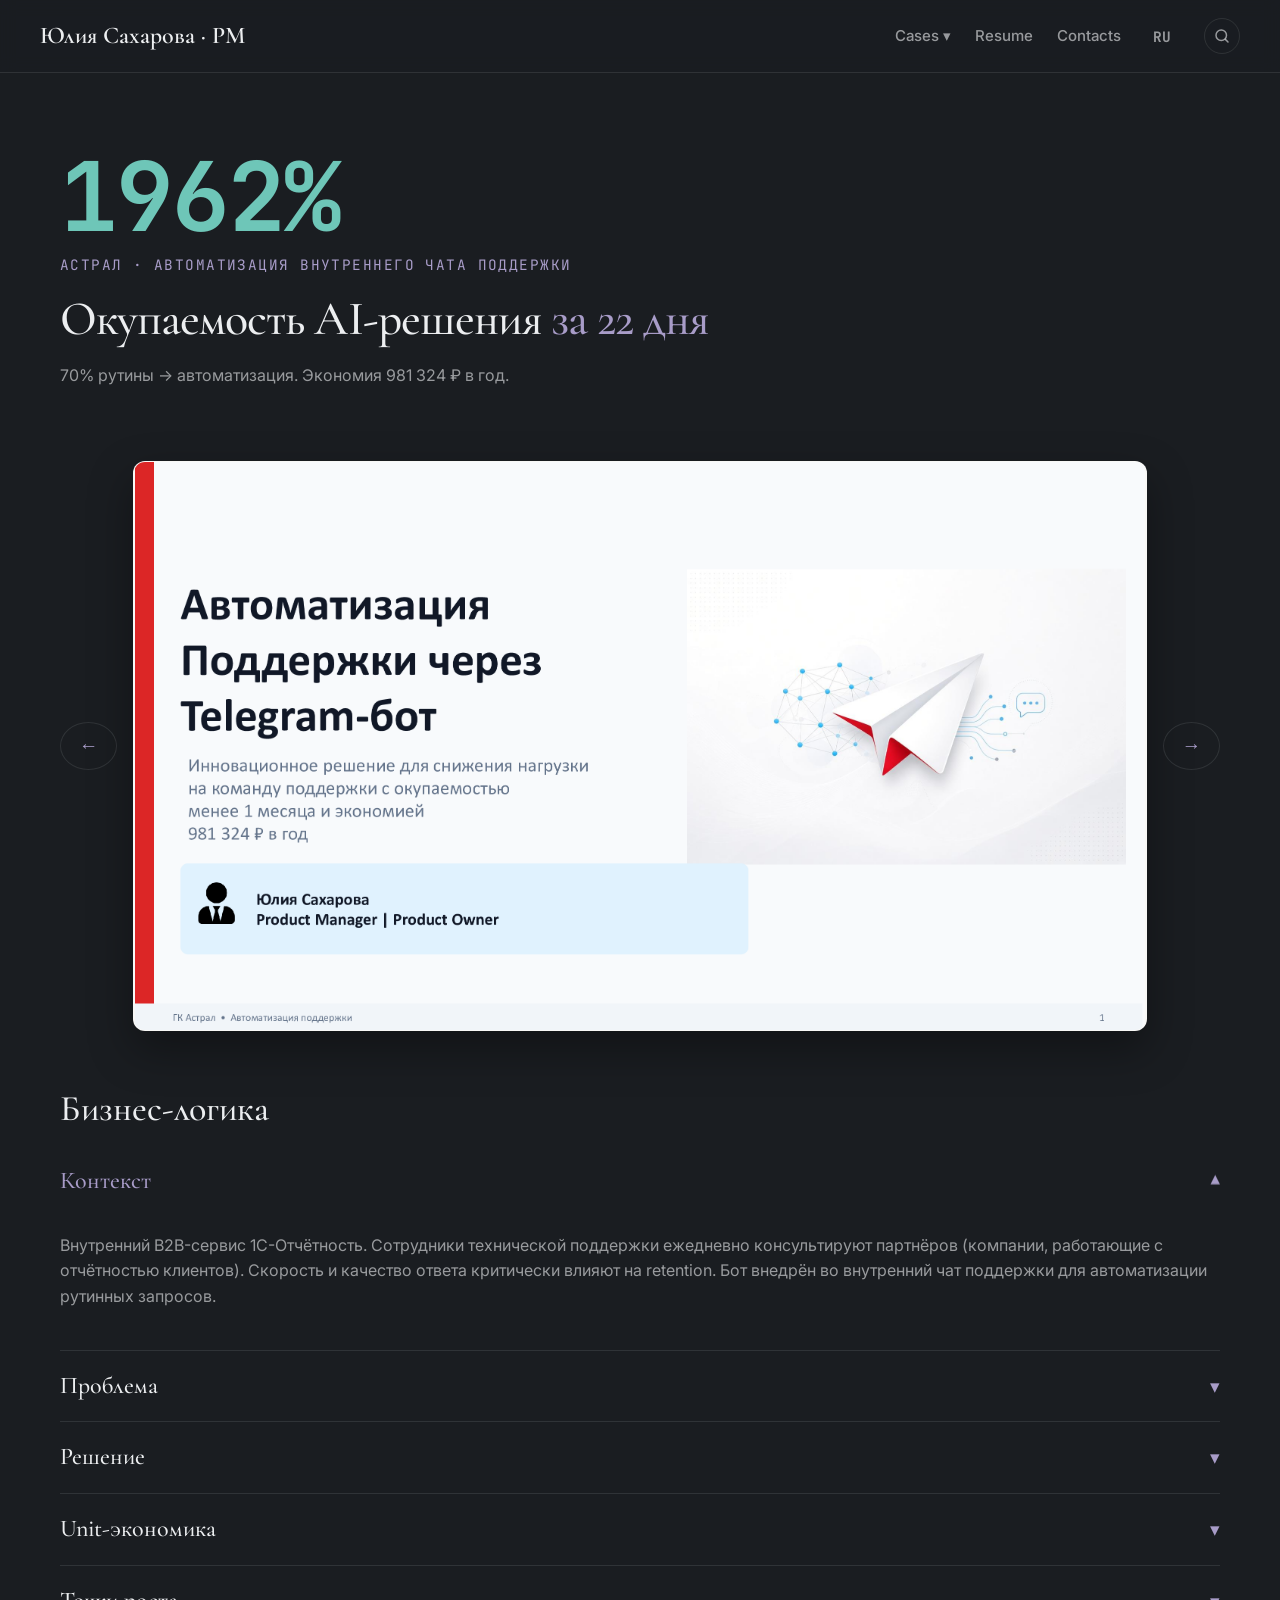
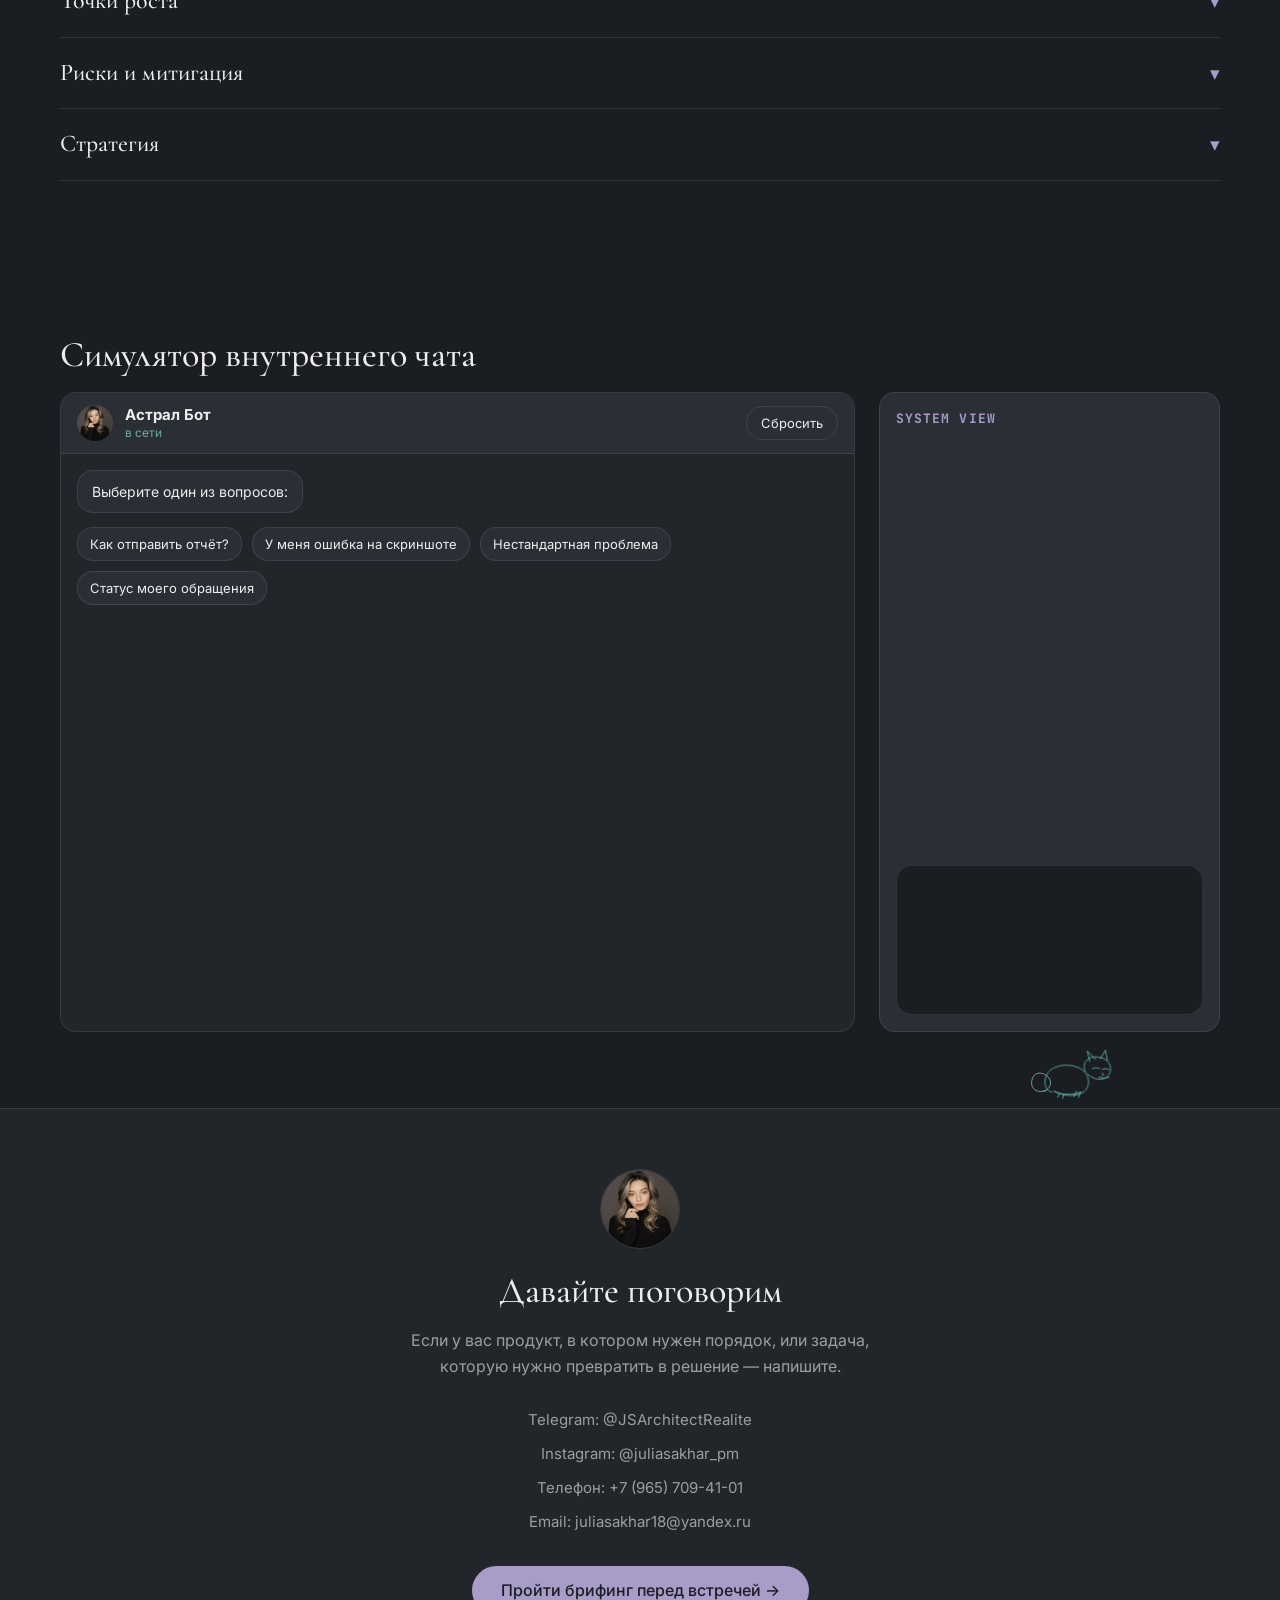
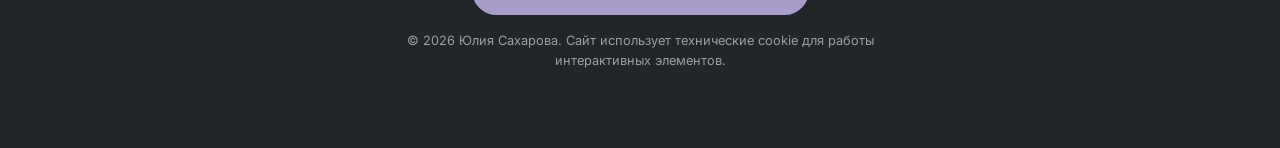
==== commit a43f0b88: "Phase 71: animated Grok cat in footer with metric/lavender palette" ====
--- a/case-astral.html
+++ b/case-astral.html
@@ -14,9 +14,9 @@
   <link rel="preconnect" href="https://fonts.googleapis.com">
   <link rel="preconnect" href="https://fonts.gstatic.com" crossorigin>
   <link rel="stylesheet" href="https://fonts.googleapis.com/css2?family=Cormorant+Garamond:wght@400;500;600&family=Inter:wght@400;500;600&family=JetBrains+Mono:wght@400;700&display=swap">
-  <link rel="stylesheet" href="css/styles.css?v=68.1">
+  <link rel="stylesheet" href="css/styles.css?v=71.1">
   <link rel="stylesheet" href="css/case.css?v=27.1">
-  <script src="js/main.js?v=68.1" defer></script>
+  <script src="js/main.js?v=71.1" defer></script>
   <script src="js/chat-simulator.js?v=27.1" defer></script>
 </head>
 <body>
@@ -253,170 +253,37 @@
   </main>
 
   <footer class="site-footer" id="contacts">
-    <div class="cat-container" aria-hidden="true">
-<svg class="sleeping-cat" xmlns="http://www.w3.org/2000/svg" viewBox="0 0 558 500" preserveAspectRatio="xMidYMid meet" aria-hidden="true" focusable="false">
-
-<g transform="translate(0.000000,500.000000) scale(0.100000,-0.100000)"
-fill="currentColor" stroke="none">
-<path d="M2648 4989 c-30 -17 -21 -63 37 -204 103 -251 153 -485 142 -665 -7
--116 -22 -174 -43 -166 -30 11 -252 45 -364 55 -346 32 -754 -12 -1044 -111
--243 -83 -494 -233 -694 -415 -350 -317 -612 -871 -671 -1415 -66 -600 170
--1186 625 -1559 262 -214 609 -375 964 -448 240 -50 311 -56 645 -56 365 0
-498 14 785 86 287 71 458 137 875 337 382 183 475 222 740 307 132 43 271 93
-310 113 186 93 353 238 465 401 204 301 212 685 22 991 -58 94 -188 230 -287
-301 -74 53 -75 54 -75 99 0 42 -9 136 -26 257 l-6 52 38 -5 c124 -16 241 -37
-276 -50 23 -8 43 -12 45 -10 8 8 -151 55 -224 66 -37 6 -78 13 -91 16 l-23 5
-21 32 c11 18 32 54 46 81 l26 49 86 -7 c48 -4 120 -14 161 -22 41 -7 76 -12
-78 -10 6 6 -85 24 -207 42 -58 9 -106 17 -108 18 -1 2 9 49 23 106 39 163 50
-290 34 406 -18 136 -17 167 9 259 51 182 48 403 -8 620 -65 249 -185 455 -266
-455 -38 0 -159 -64 -242 -127 -100 -76 -232 -219 -308 -334 l-64 -96 -72 18
-c-157 40 -350 43 -500 10 -42 -10 -44 -9 -113 45 -310 242 -598 400 -849 464
--87 22 -141 25 -168 9z m89 -29 c112 -26 388 -163 673 -335 74 -45 170 -101
-213 -124 43 -24 76 -45 73 -48 -3 -3 -35 -16 -72 -29 -36 -12 -69 -26 -73 -30
--3 -4 2 -4 12 -1 10 4 64 17 120 29 145 31 370 30 516 -1 58 -12 109 -25 114
--28 5 -3 -4 -19 -20 -37 -55 -59 -58 -71 -7 -29 56 46 122 120 231 258 115
-146 316 325 412 368 43 19 44 19 70 0 77 -58 163 -315 191 -573 15 -132 8
--334 -15 -464 -17 -94 -45 -178 -89 -265 -39 -76 -15 -54 43 40 27 45 52 75
-56 69 11 -17 8 -249 -4 -320 -20 -121 -29 -134 -31 -45 l-1 80 -19 -85 c-10
--47 -29 -119 -42 -160 l-24 -75 -117 -12 c-149 -14 -291 -45 -420 -90 -106
--36 -263 -108 -273 -125 -3 -5 18 3 47 17 91 47 219 92 349 124 179 44 400 74
-400 54 0 -12 -60 -99 -85 -123 -23 -22 -35 -24 -138 -27 -123 -4 -259 -23
--380 -54 -84 -21 -191 -59 -185 -65 2 -1 34 8 70 21 114 41 395 85 552 85 35
-0 37 -2 25 -17 -28 -34 -132 -92 -255 -143 -126 -51 -128 -52 -182 -41 -31 6
--87 10 -126 10 l-71 -2 86 -8 c47 -5 96 -12 109 -17 20 -8 16 -12 -46 -37 -38
--16 -129 -55 -202 -86 l-134 -58 25 32 c24 31 77 130 77 143 0 3 -24 -27 -52
--67 -95 -132 -223 -197 -404 -206 -161 -9 -258 29 -303 119 l-23 48 56 53 c31
-29 56 58 56 65 0 8 -26 11 -93 9 -85 -2 -96 0 -140 26 -45 27 -47 27 -47 7 0
--38 29 -79 85 -120 59 -44 75 -65 75 -103 0 -33 -23 -40 -68 -22 -143 60 -193
-195 -124 331 49 97 74 182 74 254 1 108 -27 142 -142 171 -36 9 -64 30 -151
-115 -59 57 -110 104 -114 104 -4 0 2 -15 13 -32 10 -18 35 -60 55 -93 40 -67
-99 -129 137 -143 14 -5 49 -13 79 -17 38 -5 62 -15 79 -32 23 -23 24 -30 19
--96 -4 -70 -55 -233 -81 -260 -6 -7 -11 -18 -12 -24 -3 -37 -5 -43 -15 -43
--12 0 -121 101 -115 107 2 3 22 -5 45 -16 57 -29 65 -26 11 5 -48 27 -106 78
--122 107 -9 17 -7 17 14 6 13 -7 48 -29 78 -49 138 -93 130 -74 -12 26 -143
-101 -215 173 -263 266 l-38 73 129 -130 c72 -71 159 -152 194 -178 l65 -49
--75 68 c-230 209 -289 331 -278 578 5 103 9 123 64 281 l58 170 0 130 c0 108
--4 149 -27 237 -35 143 -86 271 -153 393 -31 54 -58 114 -61 132 -6 37 1 40
-74 23z m-352 -1050 c98 -9 314 -43 356 -55 14 -5 14 -13 3 -73 -16 -83 -16
--190 0 -304 7 -49 10 -88 7 -88 -3 0 -18 12 -34 28 l-30 27 7 -52 c15 -119 58
--204 170 -337 42 -50 74 -91 72 -93 -1 -2 -32 10 -67 26 -142 64 -346 113
--458 109 l-56 -2 50 -3 c195 -14 499 -123 563 -202 38 -47 39 -50 10 -45 -14
-3 -11 0 7 -7 36 -14 112 -68 141 -101 11 -12 26 -43 33 -67 24 -82 148 -180
-229 -181 18 0 49 -11 70 -25 95 -63 245 -83 376 -49 33 8 129 47 211 86 83 38
-229 104 325 145 172 73 176 74 223 64 64 -14 192 -74 242 -113 64 -50 74 -53
-25 -9 -50 45 -153 103 -232 130 l-52 18 145 56 c79 31 175 73 213 92 46 23 72
-31 76 24 25 -40 17 -346 -16 -558 -24 -159 -29 -154 -27 27 l2 167 -20 -120
-c-46 -287 -148 -508 -259 -565 -21 -11 -109 -40 -196 -65 -151 -44 -280 -89
--297 -105 -5 -4 16 -1 45 6 121 32 421 35 553 6 34 -8 22 -10 -80 -16 -338
--19 -476 -42 -700 -117 -195 -66 -393 -162 -701 -342 -516 -301 -730 -381
--1064 -394 -171 -6 -305 10 -516 62 -384 94 -644 225 -845 425 -226 225 -332
-477 -367 870 l-8 85 -13 -60 c-22 -97 -10 -309 23 -420 31 -103 106 -263 163
--348 168 -250 445 -452 808 -590 260 -99 471 -141 700 -140 194 1 345 25 516
-83 169 56 308 127 614 311 383 230 641 352 876 413 157 40 273 56 514 71 137
-8 250 20 280 29 225 68 306 303 191 551 -18 39 -50 94 -70 124 -35 51 -36 56
--36 142 0 88 0 89 21 79 42 -23 177 -169 231 -251 111 -167 152 -298 152 -489
-0 -85 -6 -148 -17 -195 -47 -191 -177 -358 -338 -434 -131 -62 -201 -73 -534
--81 l-290 -7 -98 -32 c-173 -57 -318 -132 -602 -311 -320 -202 -559 -281 -845
--281 -74 0 -166 5 -204 11 -38 6 -71 9 -73 6 -7 -7 175 -47 266 -57 269 -32
-570 63 926 292 223 143 380 218 555 266 90 25 106 26 325 25 251 -2 387 9 492
-38 67 18 67 18 43 -1 -41 -31 -199 -106 -284 -134 -43 -14 -159 -44 -257 -66
--232 -52 -368 -99 -740 -257 -167 -71 -365 -150 -440 -175 -394 -133 -764
--140 -1053 -21 -94 39 -96 39 -21 -7 80 -48 166 -89 275 -129 86 -33 83 -34
--66 -19 -244 24 -515 95 -719 188 l-90 41 62 -58 c34 -32 104 -83 155 -115
-l92 -57 -50 6 c-81 11 -343 79 -429 113 -104 40 -229 117 -307 189 -40 37 -57
-48 -48 32 32 -62 78 -120 144 -184 l71 -69 -79 42 c-318 169 -530 374 -685
-661 -29 55 -51 86 -51 74 0 -47 54 -204 101 -294 28 -52 46 -90 41 -85 -170
-196 -278 411 -301 596 l-7 64 -8 -78 c-8 -70 0 -160 20 -256 5 -25 5 -26 -11
--6 -35 42 -172 335 -207 440 -88 267 -104 523 -52 830 42 251 141 500 295 747
-272 434 650 704 1149 822 96 23 267 51 365 59 91 8 327 6 430 -3z m2705 -1789
-c33 -169 21 -278 -37 -333 -40 -38 -74 -48 -166 -47 -80 0 -81 0 -57 17 66 44
-122 109 155 176 33 68 65 193 65 254 0 27 9 47 17 38 2 -2 12 -49 23 -105z"/>
-<path d="M2730 4908 c240 -114 343 -187 426 -304 43 -60 79 -132 71 -140 -2
--2 -24 4 -48 15 -53 23 -117 33 -124 20 -4 -5 2 -9 12 -9 20 0 113 -51 130
--72 9 -11 -5 -12 -83 -10 -64 3 -94 0 -94 -7 0 -6 6 -11 14 -11 23 0 126 -42
-126 -51 0 -5 -6 -9 -13 -9 -25 0 -117 -31 -117 -39 0 -4 18 -16 40 -26 22 -10
-40 -21 40 -25 0 -3 -12 -17 -26 -31 -28 -27 -121 -147 -150 -194 -11 -19 -4
--14 21 15 71 83 171 175 229 209 45 27 70 35 126 39 39 2 70 8 70 12 0 4 -9
-41 -20 84 -50 195 -173 349 -355 443 -106 54 -194 87 -260 97 -36 6 -38 5 -15
--6z"/>
-<path d="M4808 4771 c-76 -58 -146 -138 -238 -276 -126 -189 -179 -296 -198
--402 l-9 -51 39 14 c98 34 205 27 341 -23 92 -35 169 -106 187 -173 15 -55 8
--146 -15 -189 -26 -52 -13 -45 39 21 72 90 133 212 161 323 42 164 32 440 -22
-612 -9 29 -18 51 -20 50 -1 -2 5 -39 14 -83 24 -116 24 -382 0 -494 -21 -99
--47 -176 -83 -257 l-26 -58 -12 50 c-28 119 -107 214 -226 273 -33 17 -56 33
--51 36 21 13 130 17 185 7 33 -6 61 -9 63 -7 12 12 -115 41 -197 46 l-95 6 60
-29 c47 23 78 30 145 33 98 6 84 20 -20 21 -56 1 -170 -20 -235 -43 -40 -15 71
-74 130 103 69 35 49 41 -43 12 -61 -19 -105 -44 -154 -89 -16 -14 -28 -23 -28
--19 0 4 25 59 55 124 71 149 168 296 256 384 38 38 68 69 66 69 -2 0 -33 -22
--69 -49z"/>
-<path d="M3611 4320 c-128 -93 -223 -315 -236 -548 l-4 -87 10 80 c27 228 98
-404 209 516 37 38 66 69 65 69 -1 0 -21 -14 -44 -30z"/>
-<path d="M4105 4243 c-196 -154 -293 -313 -365 -602 -30 -121 -19 -121 14 1
-76 272 184 448 371 605 68 57 54 54 -20 -4z"/>
-<path d="M3956 4187 c-123 -125 -208 -280 -231 -422 -4 -24 7 -3 25 50 58 166
-124 274 242 393 39 39 68 72 64 72 -5 0 -49 -42 -100 -93z"/>
-<path d="M3435 4209 c-39 -48 -74 -122 -96 -207 -22 -89 -25 -291 -5 -412 11
--69 12 -60 8 120 -4 157 -1 212 12 279 20 95 51 172 90 219 15 17 26 32 23 32
--3 0 -17 -14 -32 -31z"/>
-<path d="M3711 3704 c0 -11 3 -14 6 -6 3 7 2 16 -1 19 -3 4 -6 -2 -5 -13z"/>
-<path d="M3711 3514 c0 -11 3 -14 6 -6 3 7 2 16 -1 19 -3 4 -6 -2 -5 -13z"/>
-<path d="M4262 3316 c-125 -65 -186 -78 -320 -70 -86 6 -105 4 -127 -10 -30
--20 -55 -72 -55 -113 l0 -28 17 33 c23 47 45 56 117 46 34 -4 102 -8 151 -8
-84 -1 94 2 152 33 59 32 173 137 173 160 0 14 11 18 -108 -43z"/>
-<path d="M2020 3843 c-211 -23 -439 -103 -600 -213 -55 -38 -182 -160 -189
--183 -2 -6 20 12 50 42 208 206 550 335 944 354 33 2 8 3 -55 4 -63 0 -131 -2
--150 -4z"/>
-<path d="M2100 3770 c-263 -47 -494 -162 -644 -321 -86 -91 -106 -131 -26 -50
-79 79 180 150 290 206 175 88 407 160 560 174 l85 8 -80 1 c-44 0 -127 -8
--185 -18z"/>
-<path d="M2285 3719 c-286 -61 -570 -211 -687 -362 l-32 -42 54 50 c165 153
-402 269 710 349 113 29 83 33 -45 5z"/>
-<path d="M2341 3655 c-119 -49 -240 -129 -319 -209 l-67 -69 70 58 c90 75 152
-115 300 192 66 34 116 63 110 63 -5 0 -48 -16 -94 -35z"/>
-<path d="M2278 3093 c12 -2 32 -2 45 0 12 2 2 4 -23 4 -25 0 -35 -2 -22 -4z"/>
-<path d="M1579 3025 c-116 -18 -235 -50 -327 -86 -86 -34 -255 -119 -249 -125
-2 -2 42 13 88 35 200 93 396 135 634 135 236 0 424 -38 615 -126 l65 -30 -42
--19 c-60 -25 -54 -31 9 -9 l53 18 48 -26 c165 -93 357 -316 489 -568 60 -116
-58 -117 -12 -9 -93 144 -189 226 -110 95 85 -142 143 -308 157 -448 7 -72 -3
--70 116 -21 77 32 78 32 71 63 -12 60 -75 212 -131 316 -136 257 -264 409
--476 568 -37 27 -64 53 -58 56 38 24 251 30 396 11 38 -5 39 -4 10 6 -55 19
--282 23 -363 5 l-73 -15 -97 50 c-238 122 -533 167 -813 124z"/>
-<path d="M431 2884 c-95 -133 -182 -343 -218 -529 -24 -125 -23 -349 1 -473
-10 -51 21 -91 23 -88 3 3 -1 46 -7 95 -17 122 -7 356 20 483 29 141 83 285
-160 436 37 72 66 132 64 132 -1 0 -21 -25 -43 -56z"/>
-<path d="M393 2593 c-92 -206 -130 -446 -103 -645 7 -51 16 -102 21 -113 8
--17 9 -17 5 5 -35 183 -1 483 81 713 19 54 33 100 30 103 -2 2 -18 -26 -34
--63z"/>
-<path d="M4811 2149 c-22 -74 -82 -178 -130 -227 -55 -54 -19 -39 45 20 47 43
-79 103 95 178 14 65 7 86 -10 29z"/>
-<path d="M708 2043 c-16 -137 33 -347 115 -492 23 -41 78 -112 121 -158 276
--292 681 -371 1069 -207 86 36 194 98 242 138 20 18 4 12 -50 -19 -191 -106
--353 -149 -560 -148 -119 0 -155 4 -240 27 -185 49 -314 124 -446 263 -83 87
--146 185 -184 288 -37 96 -47 148 -54 265 l-6 105 -7 -62z"/>
-<path d="M4000 2009 c-138 -17 -244 -40 -360 -79 -63 -22 -116 -38 -118 -36
--1 2 18 22 43 44 25 22 45 42 45 44 0 9 -106 -11 -192 -37 -98 -28 -294 -110
--383 -160 -149 -83 -392 -268 -674 -514 -88 -77 -185 -158 -213 -180 -112 -83
--247 -141 -330 -141 -66 0 -33 -17 58 -30 179 -25 277 22 521 252 137 129 258
-238 266 238 3 0 -5 -19 -19 -42 -23 -41 -64 -158 -64 -182 0 -6 18 25 39 69
-68 142 186 281 353 416 54 43 101 79 105 79 3 0 -19 -26 -49 -57 -88 -93 -166
--208 -204 -298 -19 -48 -19 -47 42 35 134 184 364 374 550 456 l59 26 -60 -53
-c-80 -70 -205 -196 -234 -238 -23 -32 -19 -30 65 26 172 116 355 193 579 246
-134 32 305 57 371 56 l49 -1 -35 -10 c-138 -41 -234 -78 -359 -139 -147 -72
--193 -107 -59 -44 94 43 224 81 348 101 113 19 358 21 449 5 34 -7 65 -10 67
--8 10 9 -136 48 -226 60 l-95 13 70 19 c103 27 104 30 18 49 -92 21 -315 29
--423 15z"/>
-<path d="M880 1828 c0 -30 48 -148 87 -211 48 -79 151 -183 232 -235 233 -151
-579 -173 887 -57 81 30 286 127 281 132 -2 2 -57 -20 -123 -48 -140 -60 -300
--103 -448 -120 -386 -43 -738 148 -883 481 -18 41 -33 67 -33 58z"/>
-<path d="M1056 1680 c37 -66 140 -157 227 -200 144 -71 211 -83 447 -84 208 0
-337 14 443 50 23 7 31 12 17 9 -14 -2 -68 -12 -120 -21 -130 -23 -382 -23
--513 0 -197 35 -323 94 -445 210 -63 59 -72 65 -56 36z"/>
-<path d="M5275 1606 c-39 -52 -106 -97 -187 -126 -57 -20 -91 -23 -333 -30
--292 -8 -365 -18 -509 -71 -44 -16 -109 -47 -145 -68 -77 -46 -205 -152 -215
--177 -4 -10 18 5 47 34 191 180 432 252 845 252 226 0 353 34 447 121 46 42
-91 97 84 103 -2 2 -18 -15 -34 -38z"/>
-</g>
-</svg>
+        <div class="cat-container" id="portfolio-cat" aria-hidden="true" style="position: absolute; right: 10%; bottom: 100%; width: 140px; z-index: 10; pointer-events: auto;">
+      <svg viewBox="0 0 320 180" xmlns="http://www.w3.org/2000/svg" class="cat-svg" aria-hidden="true" focusable="false">
+        <!-- Хвост -->
+        <g class="tail">
+          <path d="M 78 138 C 52 148, 38 128, 48 108 C 56 92, 78 98, 86 112 C 92 124, 84 138, 72 140" class="line"/>
+        </g>
+        <!-- Тело -->
+        <g class="body">
+          <path d="M 92 142 C 78 142, 68 118, 82 98 C 96 78, 138 74, 162 92 C 182 108, 178 138, 156 146 C 136 154, 108 148, 98 140" class="line"/>
+          <path d="M 96 140 C 110 148, 140 150, 158 142" class="line"/>
+        </g>
+        <!-- Голова -->
+        <g class="head">
+          <path d="M 168 96 C 158 78, 172 58, 198 62 C 224 66, 232 88, 220 104 C 210 118, 184 114, 172 100" class="line"/>
+          <path d="M 178 72 L 172 48 L 192 68" class="line"/>
+          <path d="M 202 66 L 214 46 L 218 70" class="line"/>
+          <path d="M 184 88 Q 192 84 200 88" class="line"/>
+          <path d="M 206 90 Q 214 86 222 90" class="line"/>
+          <path d="M 206 98 L 210 102 L 206 104" class="line"/>
+          <path d="M 198 108 Q 210 112 222 108" class="line mouth"/>
+        </g>
+        <!-- Лапы -->
+        <g class="front-paws">
+          <path d="M 148 140 L 142 152" class="line"/>
+          <path d="M 156 142 L 152 154" class="line"/>
+        </g>
+        <g class="rear-paws">
+          <path d="M 108 146 L 104 154" class="line"/>
+          <path d="M 118 148 L 116 156" class="line"/>
+        </g>
+      </svg>
     </div>
 
     <img class="avatar rounded-full" src="img/avatar.png" alt="Юлия Сахарова" width="80" height="80" loading="lazy">
--- a/css/styles.css
+++ b/css/styles.css
@@ -671,60 +671,139 @@
   color: #1A1D21 !important;
 }
 
-/* Фаза 60: котик из присланного SVG на верхней границе футера */
+/* Фаза 71: анимированный SVG-кот в футере */
 .cat-container {
   position: absolute;
-  right: 7%;
+  right: 10%;
   bottom: 100%;
-  width: 180px;
+  width: 140px;
   z-index: 10;
   transform-origin: bottom right;
   transition: transform 0.35s ease;
+  pointer-events: auto;
 }
 
 .cat-container:hover {
   transform: translateY(-2px) scale(1.02);
 }
 
-.sleeping-cat {
+.cat-svg {
   display: block;
   width: 100%;
   height: auto;
-  color: var(--metric);
-  transition: color 0.45s ease;
-  transform-origin: 85% 100%;
-  animation: catBreathe 4s ease-in-out infinite;
-}
-
-.cat-container:hover .sleeping-cat {
-  color: var(--accent);
-}
-
-.cat-container.is-awake .sleeping-cat {
-  animation: catWakeStretch 3.4s ease-in-out forwards;
+  overflow: visible;
+}
+
+.cat-svg .line {
+  fill: none;
+  stroke: var(--metric);
+  stroke-width: 1.8;
+  stroke-linecap: round;
+  stroke-linejoin: round;
+  transition: stroke 0.35s ease;
+}
+
+.cat-container:hover .line {
+  stroke: var(--accent);
+}
+
+.tail,
+.body,
+.head,
+.front-paws,
+.rear-paws {
+  transform-box: fill-box;
+}
+
+.tail {
+  transform-origin: 85% 30%;
+  animation: catTailSway 3.8s ease-in-out infinite;
+}
+
+.body {
+  transform-origin: 50% 100%;
+  animation: catBodyBreathe 4.2s ease-in-out infinite;
+}
+
+.head {
+  transform-origin: 15% 85%;
+  animation: catHeadBob 4.6s ease-in-out infinite;
+}
+
+.front-paws,
+.rear-paws {
+  transform-origin: 50% 0%;
+}
+
+/* Пробуждение: потягивание и виляние хвостом */
+.cat-container.is-awake .tail {
+  animation: catTailWake 1.1s ease-in-out 2;
+}
+
+.cat-container.is-awake .body {
+  animation: catBodyStretch 3.6s ease-in-out forwards;
+}
+
+.cat-container.is-awake .head {
+  animation: catHeadWake 3.6s ease-in-out forwards;
+}
+
+.cat-container.is-awake .front-paws,
+.cat-container.is-awake .rear-paws {
+  animation: catPawsWake 3.6s ease-in-out forwards;
 }
 
 /* Сон — лёгкое дыхание */
-@keyframes catBreathe {
-  0%, 100% { transform: translateY(0) scale(1); }
-  50% { transform: translateY(-1px) scale(1.012); }
+@keyframes catBodyBreathe {
+  0%, 100% { transform: translateY(0) scaleY(1); }
+  50% { transform: translateY(-1px) scaleY(1.015); }
+}
+
+@keyframes catTailSway {
+  0%, 100% { transform: rotate(0deg); }
+  50% { transform: rotate(6deg); }
+}
+
+@keyframes catHeadBob {
+  0%, 100% { transform: rotate(0deg) translateY(0); }
+  50% { transform: rotate(-1.5deg) translateY(-1px); }
 }
 
 /* Пробуждение → потягивание → возврат ко сну */
-@keyframes catWakeStretch {
-  0% { transform: translateY(0) rotate(0deg) scale(1); }
-  15% { transform: translateY(-7px) rotate(-1.5deg) scale(1.01); }
-  35% { transform: translateY(-4px) rotate(0deg) scale(1.01); }
-  55% { transform: translateY(-2px) rotate(-3deg) scaleX(1.06) scaleY(0.95); }
-  75% { transform: translateY(-2px) rotate(-3deg) scaleX(1.06) scaleY(0.95); }
-  90% { transform: translateY(0) rotate(0deg) scale(1.005); }
-  100% { transform: translateY(0) rotate(0deg) scale(1); }
+@keyframes catTailWake {
+  0%, 100% { transform: rotate(0deg); }
+  25% { transform: rotate(14deg); }
+  50% { transform: rotate(-8deg); }
+  75% { transform: rotate(10deg); }
+}
+
+@keyframes catBodyStretch {
+  0% { transform: scale(1) translateY(0); }
+  20% { transform: scaleX(1.03) scaleY(1.04) translateY(-2px); }
+  45% { transform: scaleX(1.06) scaleY(0.97) translateY(0); }
+  70% { transform: scaleX(1.02) scaleY(1.02) translateY(-1px); }
+  100% { transform: scale(1) translateY(0); }
+}
+
+@keyframes catHeadWake {
+  0%, 100% { transform: rotate(0deg) translateY(0); }
+  20% { transform: rotate(-6deg) translateY(-3px); }
+  45% { transform: rotate(5deg) translateY(-1px); }
+  70% { transform: rotate(-2deg) translateY(0); }
+}
+
+@keyframes catPawsWake {
+  0%, 100% { transform: translateY(0); }
+  25% { transform: translateY(-3px); }
+  50% { transform: translateY(1px); }
+  75% { transform: translateY(-1px); }
 }
 
 @media (max-width: 768px) {
   .cat-container {
-    right: 12px;
-    width: 130px;
+    width: 100px !important;
+    right: 5% !important;
+    bottom: 0 !important;
   }
 }
 
@@ -844,6 +923,40 @@
   filter: drop-shadow(0 0 15px var(--metric));
 }
 
+/* Пульсация активного узла и лавандовый ховер */
+.case-node.active {
+  cursor: pointer;
+  transform-box: fill-box;
+  transform-origin: center;
+  transition: fill 0.3s ease, stroke 0.3s ease;
+  animation: pulse-node 2s infinite ease-in-out;
+}
+
+.case-node.active:hover {
+  fill: var(--accent) !important;
+  stroke: var(--accent) !important;
+  filter: drop-shadow(0 0 20px var(--accent)) !important;
+  animation-play-state: paused;
+}
+
+@keyframes pulse-node {
+  0% {
+    transform: scale(1);
+    filter: drop-shadow(0 0 5px var(--metric));
+    opacity: 0.8;
+  }
+  50% {
+    transform: scale(1.3);
+    filter: drop-shadow(0 0 15px var(--metric));
+    opacity: 1;
+  }
+  100% {
+    transform: scale(1);
+    filter: drop-shadow(0 0 5px var(--metric));
+    opacity: 0.8;
+  }
+}
+
 .case-node.disabled {
   opacity: 0.6;
   cursor: not-allowed;
@@ -936,40 +1049,43 @@
 .mindmap-node-label {
   position: absolute;
   transform: translate(-50%, -50%);
-  z-index: 2;
-  padding: 8px 14px;
-  background: rgba(34, 38, 43, 0.8);
+  z-index: 10;
+  padding: 6px 12px;
+  background: rgba(34, 38, 43, 0.9);
   backdrop-filter: blur(4px);
-  border: 1px solid var(--metric);
+  border: 1px solid var(--border);
   border-radius: 20px;
   cursor: pointer;
   font-family: var(--font-mono);
-  font-size: 0.85rem;
+  font-size: 0.8rem;
   color: var(--metric);
   white-space: nowrap;
   opacity: 0;
   user-select: none;
-  box-shadow: 0 0 10px rgba(110, 198, 184, 0.2);
-  transition: all 0.3s ease;
+  box-shadow: 0 0 10px rgba(110, 198, 184, 0.15);
+  transition: opacity 0.3s ease, border-color 0.3s ease, color 0.3s ease, box-shadow 0.3s ease;
 }
 
 .mindmap-node-label.visible { opacity: 1; }
 
 .mindmap-node-label:hover {
-  background: var(--metric);
-  color: var(--bg);
-  box-shadow: 0 0 20px rgba(110, 198, 184, 0.6);
-}
-
-.mindmap-node {
+  border-color: var(--accent);
+  color: var(--accent);
+  box-shadow: 0 0 18px rgba(168, 156, 200, 0.35);
+}
+
+.mindmap-node,
+.mindmap-node-point {
   transform-box: fill-box;
   transform-origin: center;
-  transition: all 0.3s ease;
-}
-
-.mindmap-node:hover {
-  transform: scale(1.2);
-  filter: drop-shadow(0 0 15px var(--metric));
+  transition: transform 0.3s ease, fill 0.3s ease, filter 0.3s ease, opacity 0.3s ease;
+}
+
+.mindmap-node:hover,
+.mindmap-node-point:hover {
+  fill: var(--accent);
+  transform: scale(1.25);
+  filter: drop-shadow(0 0 15px var(--accent));
 }
 
 .neuron-path {
@@ -1066,6 +1182,15 @@
   font-size: 1.2em;
 }
 
+#modal-text code {
+  padding: 2px 6px;
+  font-family: var(--font-mono);
+  font-size: 0.85em;
+  color: var(--metric);
+  background: rgba(110, 198, 184, 0.1);
+  border-radius: 4px;
+}
+
 #modal-text > :last-child {
   margin-bottom: 0;
 }
